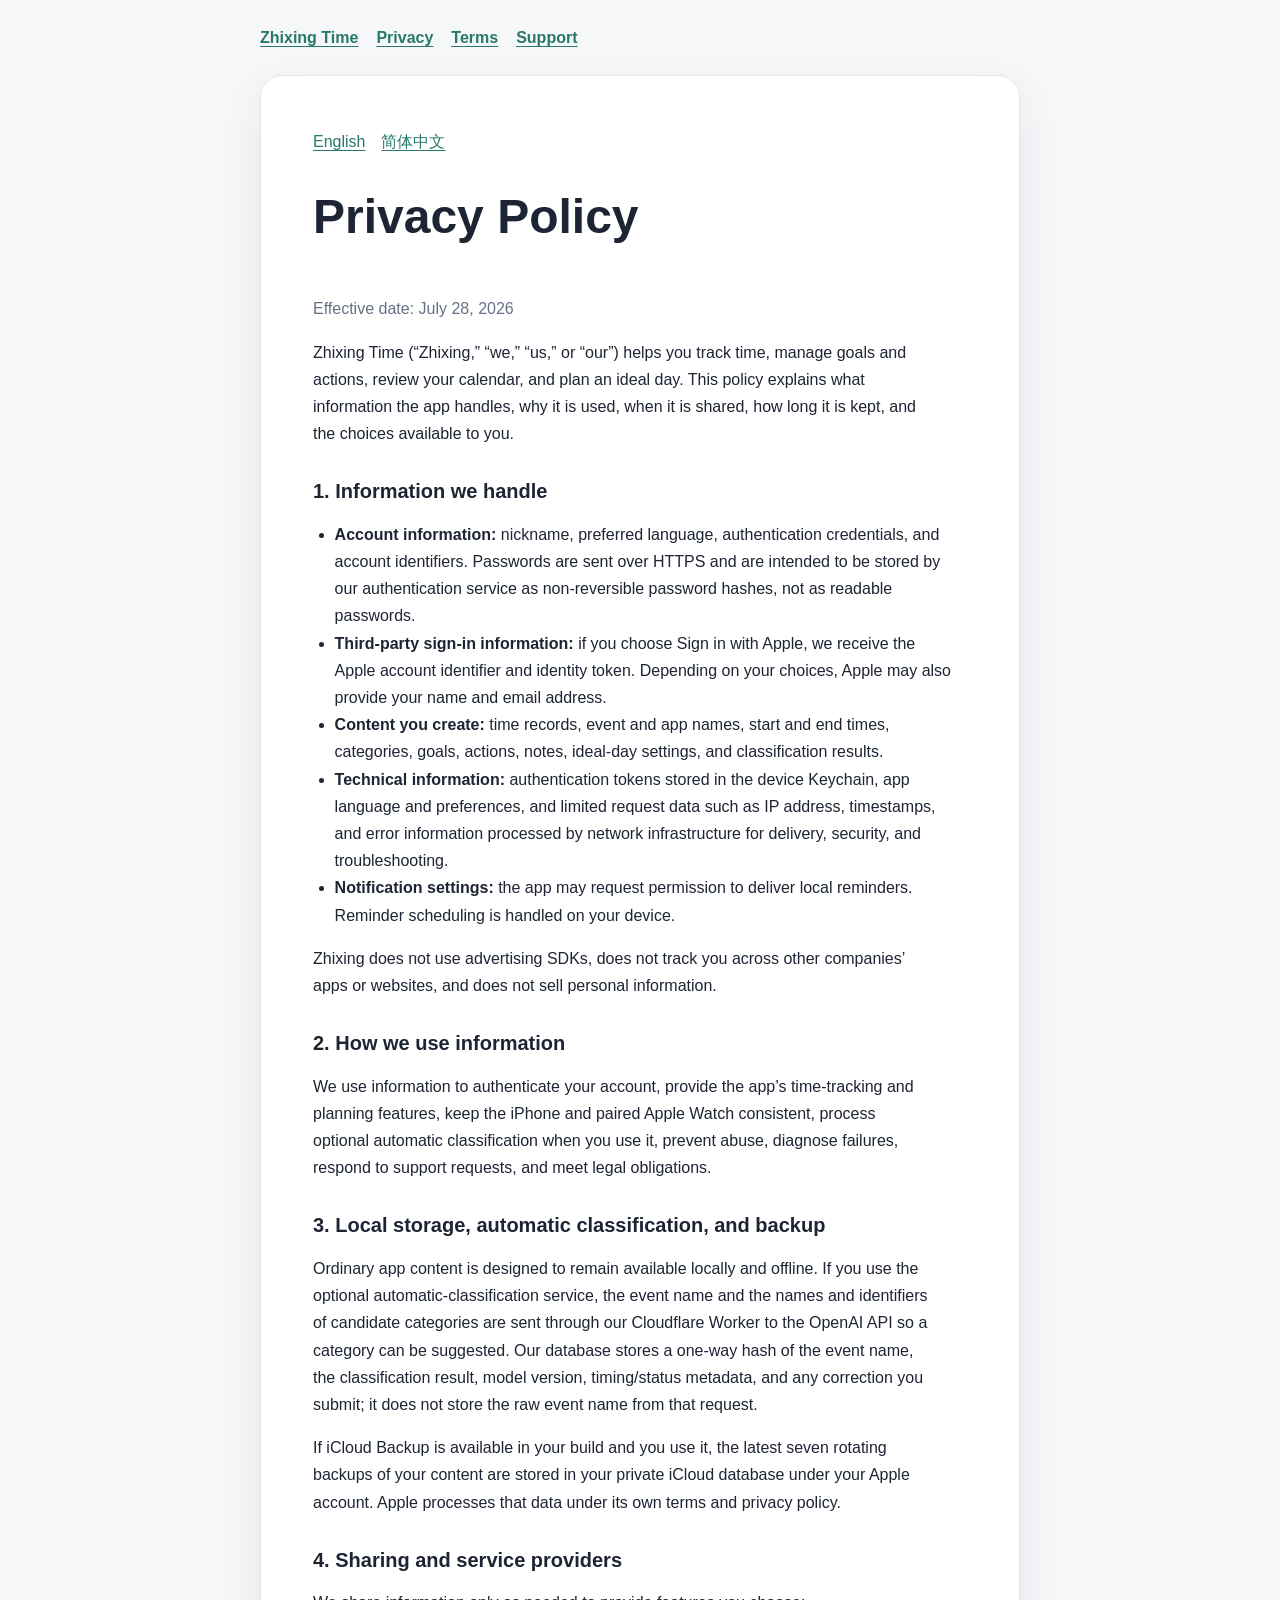
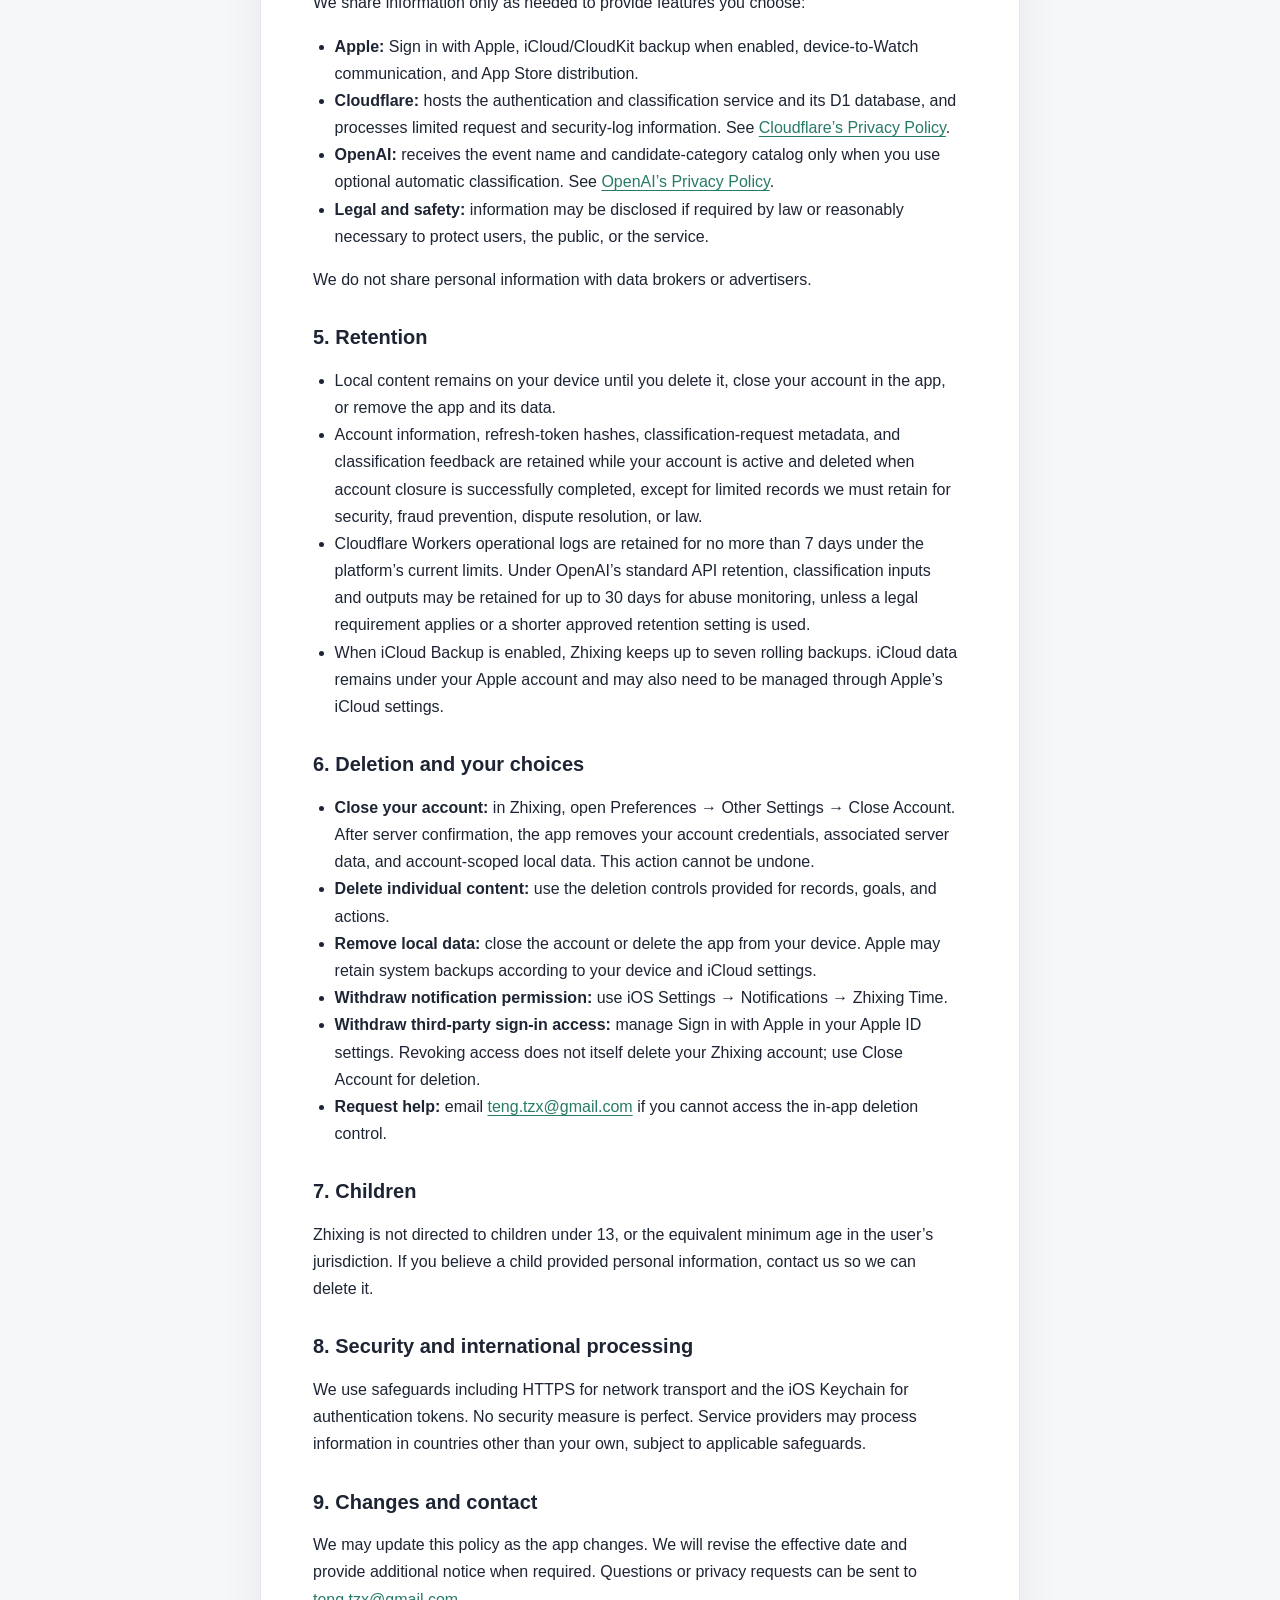
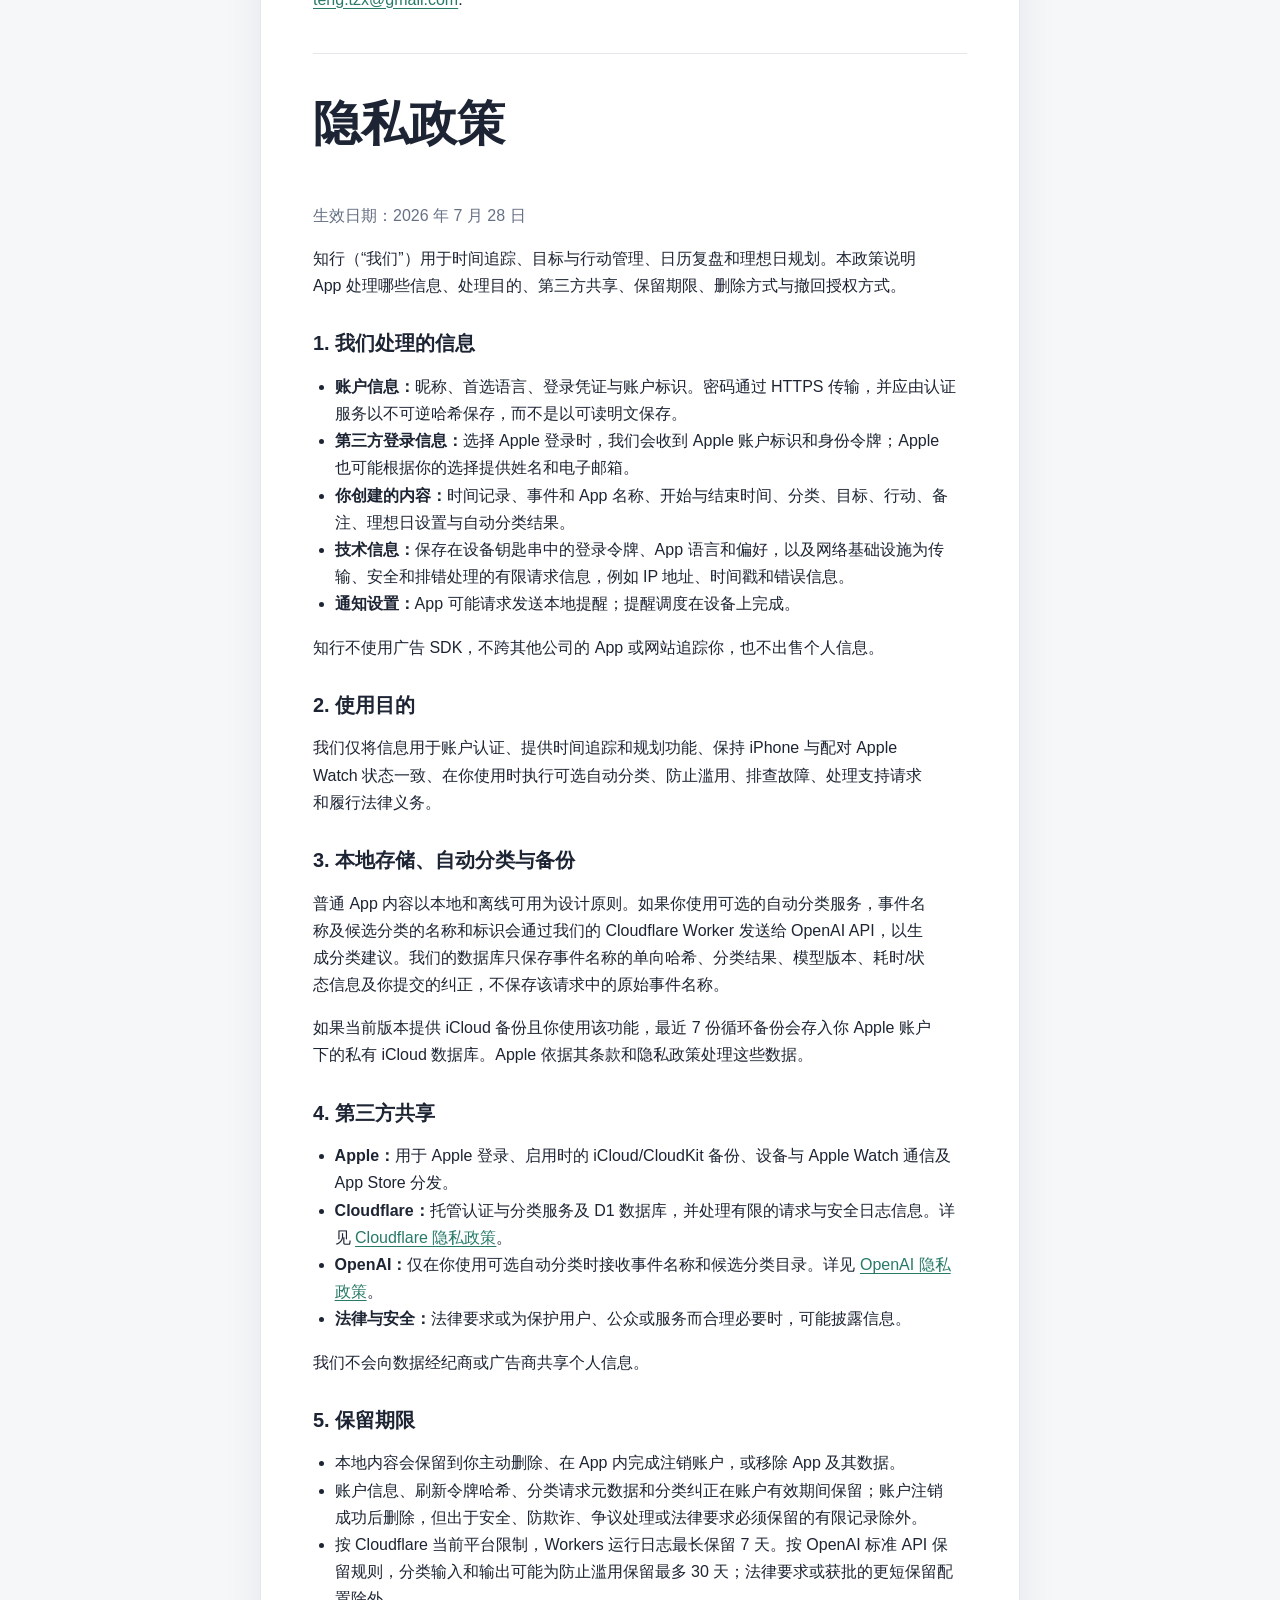
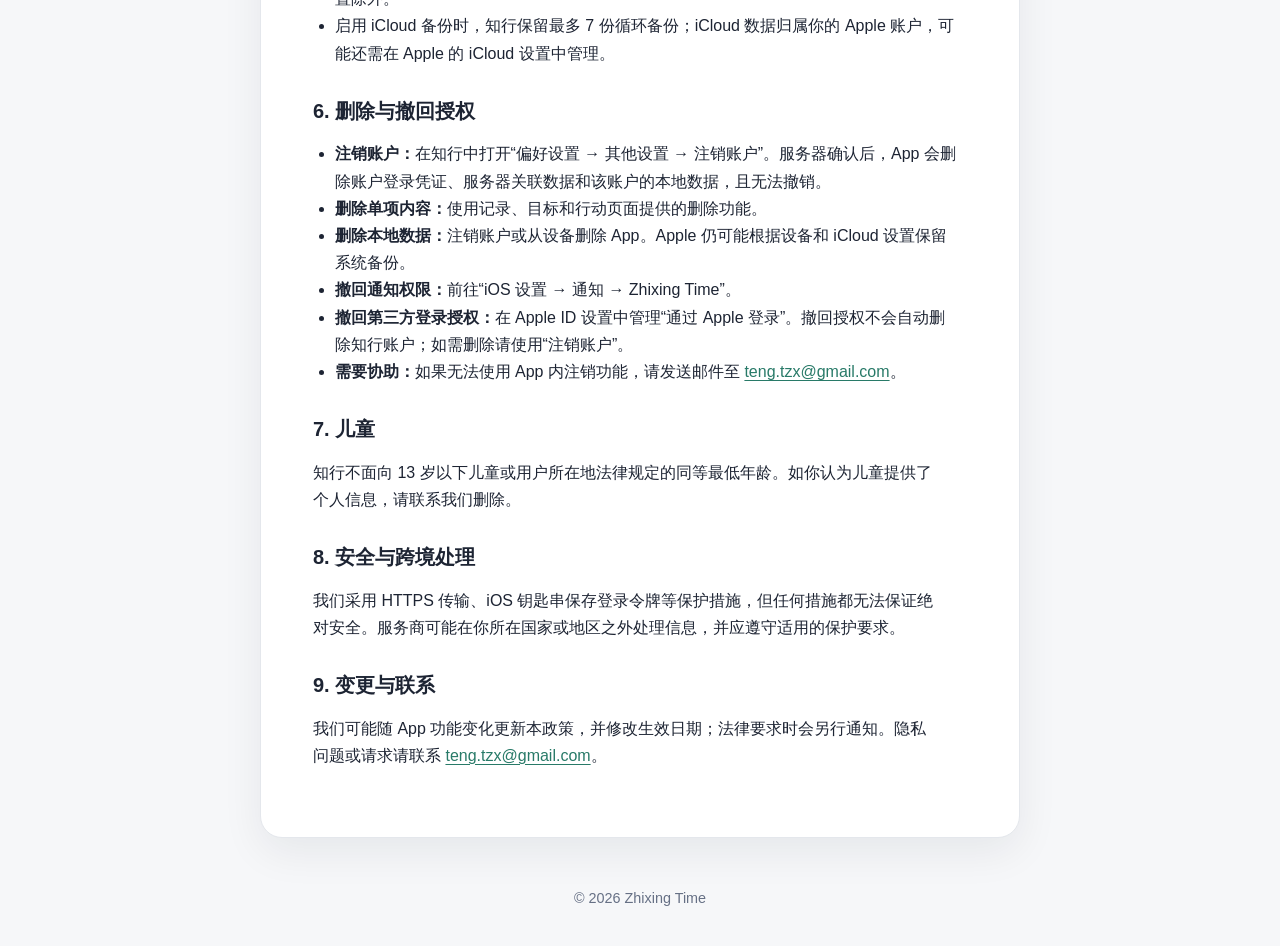
==== site/privacy/index.html @ 4fa52531 "feat: publish legal and support pages" ====
<!doctype html>
<html lang="en">
<head>
  <meta charset="utf-8">
  <meta name="viewport" content="width=device-width, initial-scale=1">
  <meta name="description" content="Privacy Policy for the Zhixing Time app.">
  <title>Privacy Policy — Zhixing Time</title>
  <link rel="stylesheet" href="../assets/site.css">
</head>
<body>
  <nav aria-label="Main navigation">
    <a href="../">Zhixing Time</a>
    <a href="../privacy/">Privacy</a>
    <a href="../terms/">Terms</a>
    <a href="../support/">Support</a>
  </nav>
  <main>
    <article>
      <div class="language-links"><a href="#english">English</a><a href="#chinese">简体中文</a></div>

      <section id="english" lang="en">
        <h1>Privacy Policy</h1>
        <p class="meta">Effective date: July 28, 2026</p>
        <p>Zhixing Time (“Zhixing,” “we,” “us,” or “our”) helps you track time, manage goals and actions, review your calendar, and plan an ideal day. This policy explains what information the app handles, why it is used, when it is shared, how long it is kept, and the choices available to you.</p>

        <h2>1. Information we handle</h2>
        <ul>
          <li><strong>Account information:</strong> nickname, preferred language, authentication credentials, and account identifiers. Passwords are sent over HTTPS and are intended to be stored by our authentication service as non-reversible password hashes, not as readable passwords.</li>
          <li><strong>Third-party sign-in information:</strong> if you choose Sign in with Apple, we receive the Apple account identifier and identity token. Depending on your choices, Apple may also provide your name and email address.</li>
          <li><strong>Content you create:</strong> time records, event and app names, start and end times, categories, goals, actions, notes, ideal-day settings, and classification results.</li>
          <li><strong>Technical information:</strong> authentication tokens stored in the device Keychain, app language and preferences, and limited request data such as IP address, timestamps, and error information processed by network infrastructure for delivery, security, and troubleshooting.</li>
          <li><strong>Notification settings:</strong> the app may request permission to deliver local reminders. Reminder scheduling is handled on your device.</li>
        </ul>
        <p>Zhixing does not use advertising SDKs, does not track you across other companies’ apps or websites, and does not sell personal information.</p>

        <h2>2. How we use information</h2>
        <p>We use information to authenticate your account, provide the app’s time-tracking and planning features, keep the iPhone and paired Apple Watch consistent, process optional automatic classification when you use it, prevent abuse, diagnose failures, respond to support requests, and meet legal obligations.</p>

        <h2>3. Local storage, automatic classification, and backup</h2>
        <p>Ordinary app content is designed to remain available locally and offline. If you use the optional automatic-classification service, the event name and the names and identifiers of candidate categories are sent through our Cloudflare Worker to the OpenAI API so a category can be suggested. Our database stores a one-way hash of the event name, the classification result, model version, timing/status metadata, and any correction you submit; it does not store the raw event name from that request.</p>
        <p>If iCloud Backup is available in your build and you use it, the latest seven rotating backups of your content are stored in your private iCloud database under your Apple account. Apple processes that data under its own terms and privacy policy.</p>

        <h2>4. Sharing and service providers</h2>
        <p>We share information only as needed to provide features you choose:</p>
        <ul>
          <li><strong>Apple:</strong> Sign in with Apple, iCloud/CloudKit backup when enabled, device-to-Watch communication, and App Store distribution.</li>
          <li><strong>Cloudflare:</strong> hosts the authentication and classification service and its D1 database, and processes limited request and security-log information. See <a href="https://www.cloudflare.com/privacypolicy/">Cloudflare’s Privacy Policy</a>.</li>
          <li><strong>OpenAI:</strong> receives the event name and candidate-category catalog only when you use optional automatic classification. See <a href="https://openai.com/policies/privacy-policy/">OpenAI’s Privacy Policy</a>.</li>
          <li><strong>Legal and safety:</strong> information may be disclosed if required by law or reasonably necessary to protect users, the public, or the service.</li>
        </ul>
        <p>We do not share personal information with data brokers or advertisers.</p>

        <h2>5. Retention</h2>
        <ul>
          <li>Local content remains on your device until you delete it, close your account in the app, or remove the app and its data.</li>
          <li>Account information, refresh-token hashes, classification-request metadata, and classification feedback are retained while your account is active and deleted when account closure is successfully completed, except for limited records we must retain for security, fraud prevention, dispute resolution, or law.</li>
          <li>Cloudflare Workers operational logs are retained for no more than 7 days under the platform’s current limits. Under OpenAI’s standard API retention, classification inputs and outputs may be retained for up to 30 days for abuse monitoring, unless a legal requirement applies or a shorter approved retention setting is used.</li>
          <li>When iCloud Backup is enabled, Zhixing keeps up to seven rolling backups. iCloud data remains under your Apple account and may also need to be managed through Apple’s iCloud settings.</li>
        </ul>

        <h2>6. Deletion and your choices</h2>
        <ul>
          <li><strong>Close your account:</strong> in Zhixing, open Preferences → Other Settings → Close Account. After server confirmation, the app removes your account credentials, associated server data, and account-scoped local data. This action cannot be undone.</li>
          <li><strong>Delete individual content:</strong> use the deletion controls provided for records, goals, and actions.</li>
          <li><strong>Remove local data:</strong> close the account or delete the app from your device. Apple may retain system backups according to your device and iCloud settings.</li>
          <li><strong>Withdraw notification permission:</strong> use iOS Settings → Notifications → Zhixing Time.</li>
          <li><strong>Withdraw third-party sign-in access:</strong> manage Sign in with Apple in your Apple ID settings. Revoking access does not itself delete your Zhixing account; use Close Account for deletion.</li>
          <li><strong>Request help:</strong> email <a href="mailto:teng.tzx@gmail.com">teng.tzx@gmail.com</a> if you cannot access the in-app deletion control.</li>
        </ul>

        <h2>7. Children</h2>
        <p>Zhixing is not directed to children under 13, or the equivalent minimum age in the user’s jurisdiction. If you believe a child provided personal information, contact us so we can delete it.</p>

        <h2>8. Security and international processing</h2>
        <p>We use safeguards including HTTPS for network transport and the iOS Keychain for authentication tokens. No security measure is perfect. Service providers may process information in countries other than your own, subject to applicable safeguards.</p>

        <h2>9. Changes and contact</h2>
        <p>We may update this policy as the app changes. We will revise the effective date and provide additional notice when required. Questions or privacy requests can be sent to <a href="mailto:teng.tzx@gmail.com">teng.tzx@gmail.com</a>.</p>
      </section>

      <hr>

      <section id="chinese" lang="zh-Hans">
        <h1>隐私政策</h1>
        <p class="meta">生效日期：2026 年 7 月 28 日</p>
        <p>知行（“我们”）用于时间追踪、目标与行动管理、日历复盘和理想日规划。本政策说明 App 处理哪些信息、处理目的、第三方共享、保留期限、删除方式与撤回授权方式。</p>

        <h2>1. 我们处理的信息</h2>
        <ul>
          <li><strong>账户信息：</strong>昵称、首选语言、登录凭证与账户标识。密码通过 HTTPS 传输，并应由认证服务以不可逆哈希保存，而不是以可读明文保存。</li>
          <li><strong>第三方登录信息：</strong>选择 Apple 登录时，我们会收到 Apple 账户标识和身份令牌；Apple 也可能根据你的选择提供姓名和电子邮箱。</li>
          <li><strong>你创建的内容：</strong>时间记录、事件和 App 名称、开始与结束时间、分类、目标、行动、备注、理想日设置与自动分类结果。</li>
          <li><strong>技术信息：</strong>保存在设备钥匙串中的登录令牌、App 语言和偏好，以及网络基础设施为传输、安全和排错处理的有限请求信息，例如 IP 地址、时间戳和错误信息。</li>
          <li><strong>通知设置：</strong>App 可能请求发送本地提醒；提醒调度在设备上完成。</li>
        </ul>
        <p>知行不使用广告 SDK，不跨其他公司的 App 或网站追踪你，也不出售个人信息。</p>

        <h2>2. 使用目的</h2>
        <p>我们仅将信息用于账户认证、提供时间追踪和规划功能、保持 iPhone 与配对 Apple Watch 状态一致、在你使用时执行可选自动分类、防止滥用、排查故障、处理支持请求和履行法律义务。</p>

        <h2>3. 本地存储、自动分类与备份</h2>
        <p>普通 App 内容以本地和离线可用为设计原则。如果你使用可选的自动分类服务，事件名称及候选分类的名称和标识会通过我们的 Cloudflare Worker 发送给 OpenAI API，以生成分类建议。我们的数据库只保存事件名称的单向哈希、分类结果、模型版本、耗时/状态信息及你提交的纠正，不保存该请求中的原始事件名称。</p>
        <p>如果当前版本提供 iCloud 备份且你使用该功能，最近 7 份循环备份会存入你 Apple 账户下的私有 iCloud 数据库。Apple 依据其条款和隐私政策处理这些数据。</p>

        <h2>4. 第三方共享</h2>
        <ul>
          <li><strong>Apple：</strong>用于 Apple 登录、启用时的 iCloud/CloudKit 备份、设备与 Apple Watch 通信及 App Store 分发。</li>
          <li><strong>Cloudflare：</strong>托管认证与分类服务及 D1 数据库，并处理有限的请求与安全日志信息。详见 <a href="https://www.cloudflare.com/privacypolicy/">Cloudflare 隐私政策</a>。</li>
          <li><strong>OpenAI：</strong>仅在你使用可选自动分类时接收事件名称和候选分类目录。详见 <a href="https://openai.com/policies/privacy-policy/">OpenAI 隐私政策</a>。</li>
          <li><strong>法律与安全：</strong>法律要求或为保护用户、公众或服务而合理必要时，可能披露信息。</li>
        </ul>
        <p>我们不会向数据经纪商或广告商共享个人信息。</p>

        <h2>5. 保留期限</h2>
        <ul>
          <li>本地内容会保留到你主动删除、在 App 内完成注销账户，或移除 App 及其数据。</li>
          <li>账户信息、刷新令牌哈希、分类请求元数据和分类纠正在账户有效期间保留；账户注销成功后删除，但出于安全、防欺诈、争议处理或法律要求必须保留的有限记录除外。</li>
          <li>按 Cloudflare 当前平台限制，Workers 运行日志最长保留 7 天。按 OpenAI 标准 API 保留规则，分类输入和输出可能为防止滥用保留最多 30 天；法律要求或获批的更短保留配置除外。</li>
          <li>启用 iCloud 备份时，知行保留最多 7 份循环备份；iCloud 数据归属你的 Apple 账户，可能还需在 Apple 的 iCloud 设置中管理。</li>
        </ul>

        <h2>6. 删除与撤回授权</h2>
        <ul>
          <li><strong>注销账户：</strong>在知行中打开“偏好设置 → 其他设置 → 注销账户”。服务器确认后，App 会删除账户登录凭证、服务器关联数据和该账户的本地数据，且无法撤销。</li>
          <li><strong>删除单项内容：</strong>使用记录、目标和行动页面提供的删除功能。</li>
          <li><strong>删除本地数据：</strong>注销账户或从设备删除 App。Apple 仍可能根据设备和 iCloud 设置保留系统备份。</li>
          <li><strong>撤回通知权限：</strong>前往“iOS 设置 → 通知 → Zhixing Time”。</li>
          <li><strong>撤回第三方登录授权：</strong>在 Apple ID 设置中管理“通过 Apple 登录”。撤回授权不会自动删除知行账户；如需删除请使用“注销账户”。</li>
          <li><strong>需要协助：</strong>如果无法使用 App 内注销功能，请发送邮件至 <a href="mailto:teng.tzx@gmail.com">teng.tzx@gmail.com</a>。</li>
        </ul>

        <h2>7. 儿童</h2>
        <p>知行不面向 13 岁以下儿童或用户所在地法律规定的同等最低年龄。如你认为儿童提供了个人信息，请联系我们删除。</p>

        <h2>8. 安全与跨境处理</h2>
        <p>我们采用 HTTPS 传输、iOS 钥匙串保存登录令牌等保护措施，但任何措施都无法保证绝对安全。服务商可能在你所在国家或地区之外处理信息，并应遵守适用的保护要求。</p>

        <h2>9. 变更与联系</h2>
        <p>我们可能随 App 功能变化更新本政策，并修改生效日期；法律要求时会另行通知。隐私问题或请求请联系 <a href="mailto:teng.tzx@gmail.com">teng.tzx@gmail.com</a>。</p>
      </section>
    </article>
  </main>
  <footer>© 2026 Zhixing Time</footer>
</body>
</html>
---- site/assets/site.css ----
:root {
  color-scheme: light dark;
  --background: #f6f7f9;
  --surface: #ffffff;
  --text: #1d2433;
  --muted: #667085;
  --accent: #287a68;
  --border: #e4e7ec;
}

@media (prefers-color-scheme: dark) {
  :root {
    --background: #111418;
    --surface: #1a1f25;
    --text: #f2f4f7;
    --muted: #a7b0bf;
    --accent: #77d3bd;
    --border: #343b45;
  }
}

* { box-sizing: border-box; }

body {
  margin: 0;
  background: var(--background);
  color: var(--text);
  font: 16px/1.7 -apple-system, BlinkMacSystemFont, "Segoe UI", sans-serif;
}

main, nav {
  width: min(760px, calc(100% - 32px));
  margin-inline: auto;
}

nav {
  display: flex;
  flex-wrap: wrap;
  gap: 18px;
  padding-block: 24px 12px;
}

nav a { font-weight: 600; }

article {
  margin-block: 12px 48px;
  padding: clamp(24px, 5vw, 52px);
  border: 1px solid var(--border);
  border-radius: 22px;
  background: var(--surface);
  box-shadow: 0 14px 42px rgb(16 24 40 / 7%);
}

h1, h2 { line-height: 1.25; }
h1 { margin-top: 0; font-size: clamp(2rem, 7vw, 3rem); }
h2 { margin-top: 2rem; font-size: 1.25rem; }
p, li { max-width: 70ch; }
.meta { color: var(--muted); }
a { color: var(--accent); text-underline-offset: 3px; }
ul { padding-left: 1.35rem; }
hr { border: 0; border-top: 1px solid var(--border); margin: 2.5rem 0; }
.language-links { margin-bottom: 2rem; }
.language-links a { margin-right: 16px; }
.notice {
  padding: 14px 18px;
  border-left: 4px solid var(--accent);
  border-radius: 8px;
  background: color-mix(in srgb, var(--accent) 9%, var(--surface));
}

footer {
  color: var(--muted);
  font-size: .9rem;
  padding-bottom: 36px;
  text-align: center;
}
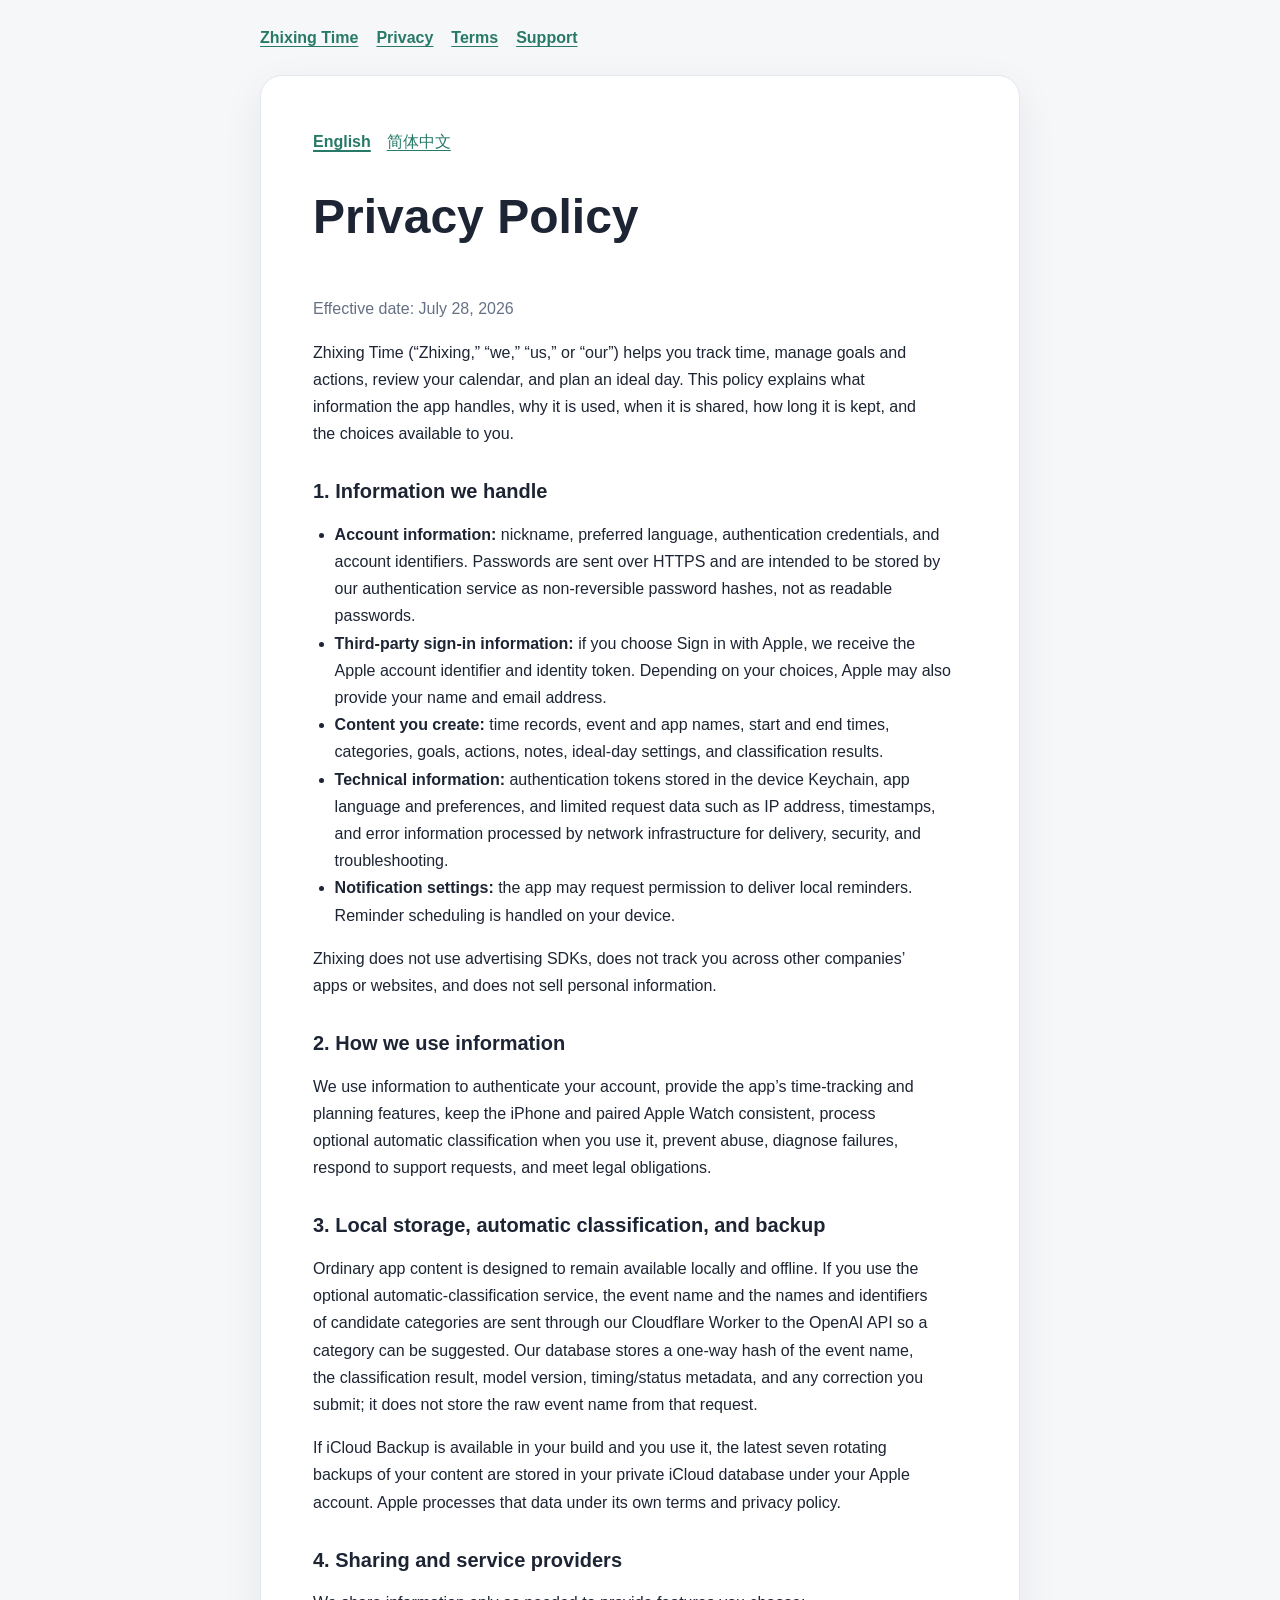
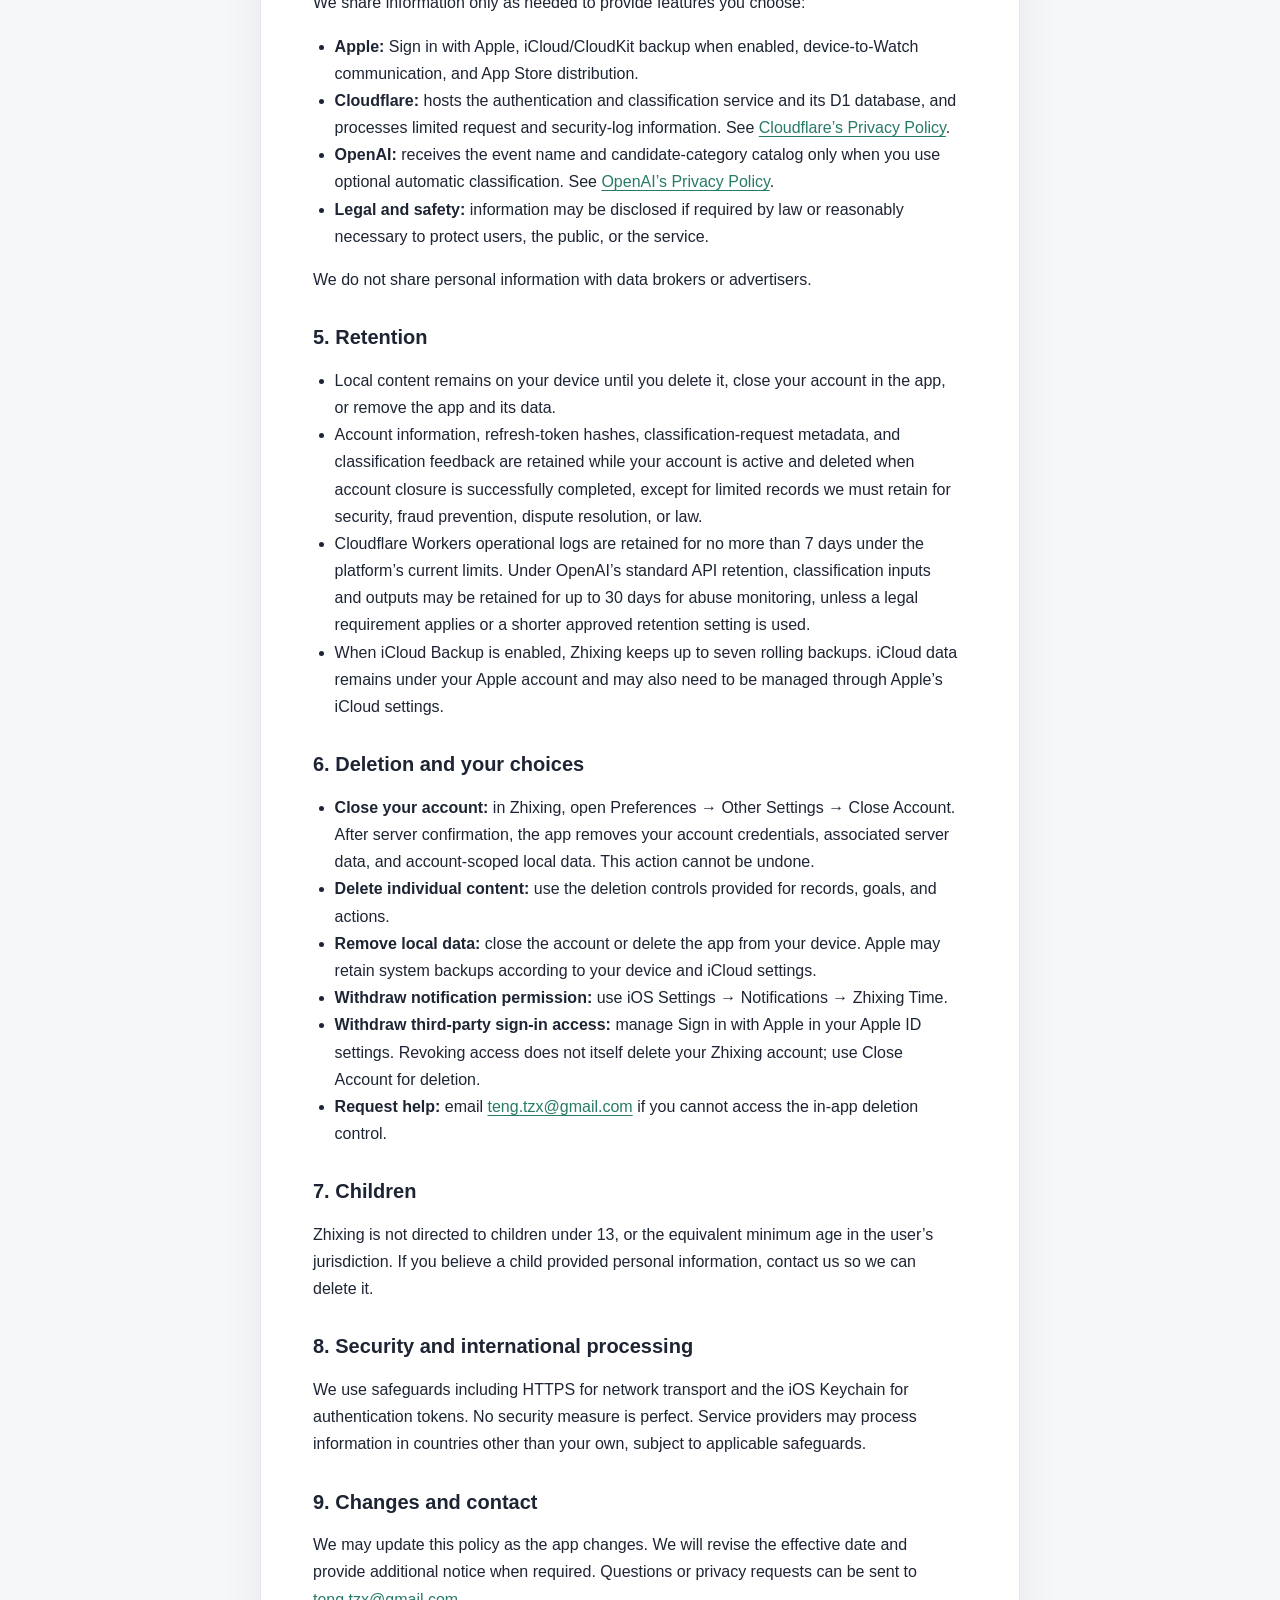
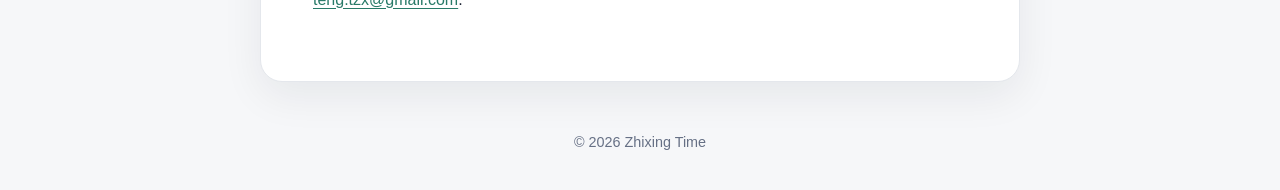
==== commit b500eb59: "feat: show public pages in the selected language" ====
--- a/site/privacy/index.html
+++ b/site/privacy/index.html
@@ -6,19 +6,20 @@
   <meta name="description" content="Privacy Policy for the Zhixing Time app.">
   <title>Privacy Policy — Zhixing Time</title>
   <link rel="stylesheet" href="../assets/site.css">
+  <script src="../assets/language.js"></script>
 </head>
 <body>
   <nav aria-label="Main navigation">
-    <a href="../">Zhixing Time</a>
-    <a href="../privacy/">Privacy</a>
-    <a href="../terms/">Terms</a>
-    <a href="../support/">Support</a>
+    <a href="../"><span data-language-label="en">Zhixing Time</span><span data-language-label="zh-Hans">知行</span></a>
+    <a href="../privacy/"><span data-language-label="en">Privacy</span><span data-language-label="zh-Hans">隐私</span></a>
+    <a href="../terms/"><span data-language-label="en">Terms</span><span data-language-label="zh-Hans">条款</span></a>
+    <a href="../support/"><span data-language-label="en">Support</span><span data-language-label="zh-Hans">支持</span></a>
   </nav>
   <main>
     <article>
-      <div class="language-links"><a href="#english">English</a><a href="#chinese">简体中文</a></div>
+      <div class="language-links"><a href="?lang=en" data-language-link="en">English</a><a href="?lang=zh-Hans" data-language-link="zh-Hans">简体中文</a></div>
 
-      <section id="english" lang="en">
+      <section id="english" lang="en" data-language-section="en">
         <h1>Privacy Policy</h1>
         <p class="meta">Effective date: July 28, 2026</p>
         <p>Zhixing Time (“Zhixing,” “we,” “us,” or “our”) helps you track time, manage goals and actions, review your calendar, and plan an ideal day. This policy explains what information the app handles, why it is used, when it is shared, how long it is kept, and the choices available to you.</p>
@@ -78,9 +79,7 @@
         <p>We may update this policy as the app changes. We will revise the effective date and provide additional notice when required. Questions or privacy requests can be sent to <a href="mailto:teng.tzx@gmail.com">teng.tzx@gmail.com</a>.</p>
       </section>
 
-      <hr>
-
-      <section id="chinese" lang="zh-Hans">
+      <section id="chinese" lang="zh-Hans" data-language-section="zh-Hans">
         <h1>隐私政策</h1>
         <p class="meta">生效日期：2026 年 7 月 28 日</p>
         <p>知行（“我们”）用于时间追踪、目标与行动管理、日历复盘和理想日规划。本政策说明 App 处理哪些信息、处理目的、第三方共享、保留期限、删除方式与撤回授权方式。</p>
@@ -140,6 +139,6 @@
       </section>
     </article>
   </main>
-  <footer>© 2026 Zhixing Time</footer>
+  <footer>© 2026 <span data-language-label="en">Zhixing Time</span><span data-language-label="zh-Hans">知行</span></footer>
 </body>
 </html>
--- a/site/assets/site.css
+++ b/site/assets/site.css
@@ -61,6 +61,29 @@
 hr { border: 0; border-top: 1px solid var(--border); margin: 2.5rem 0; }
 .language-links { margin-bottom: 2rem; }
 .language-links a { margin-right: 16px; }
+.language-links a[aria-current] {
+  font-weight: 700;
+  text-decoration-thickness: 2px;
+}
+
+[data-language-section],
+[data-language-label] {
+  display: none;
+}
+
+html[data-language="en"] [data-language-section="en"] {
+  display: block;
+}
+
+html[data-language="zh-Hans"] [data-language-section="zh-Hans"] {
+  display: block;
+}
+
+html[data-language="en"] [data-language-label="en"],
+html[data-language="zh-Hans"] [data-language-label="zh-Hans"] {
+  display: inline;
+}
+
 .notice {
   padding: 14px 18px;
   border-left: 4px solid var(--accent);
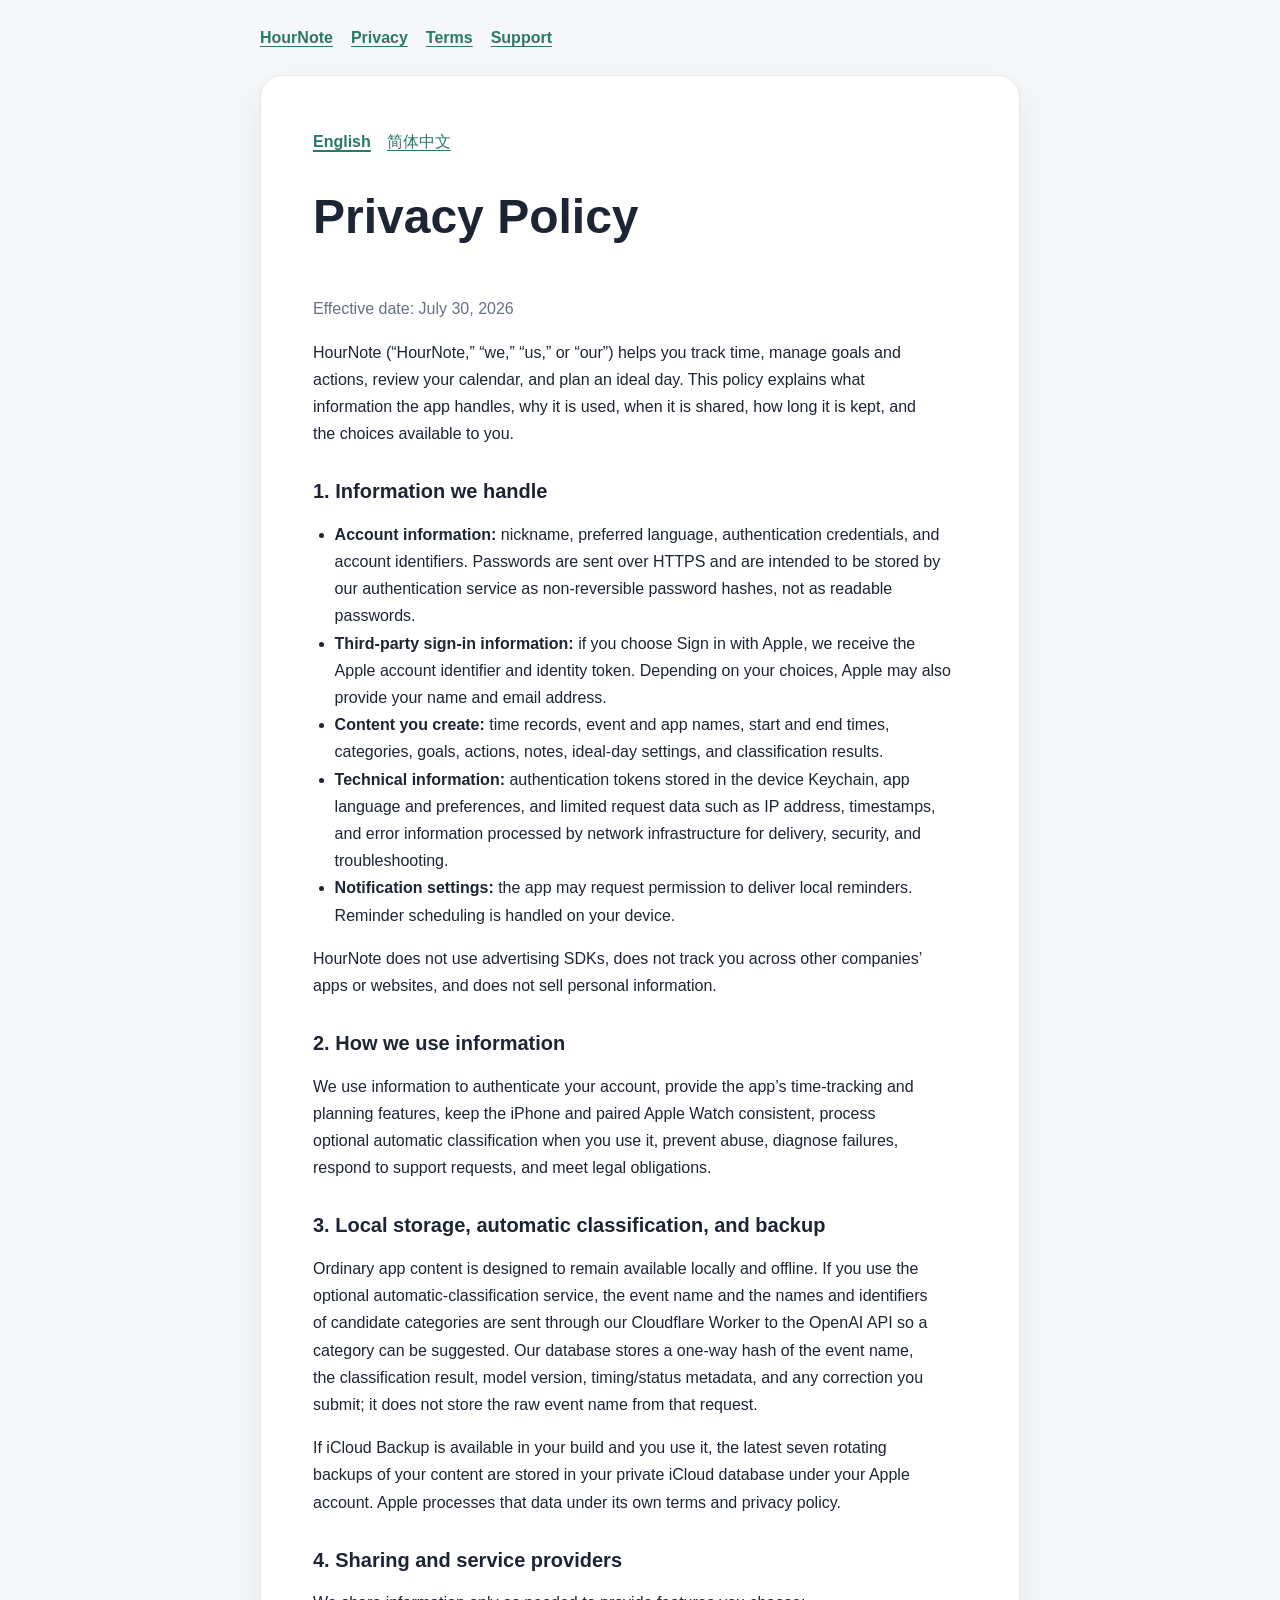
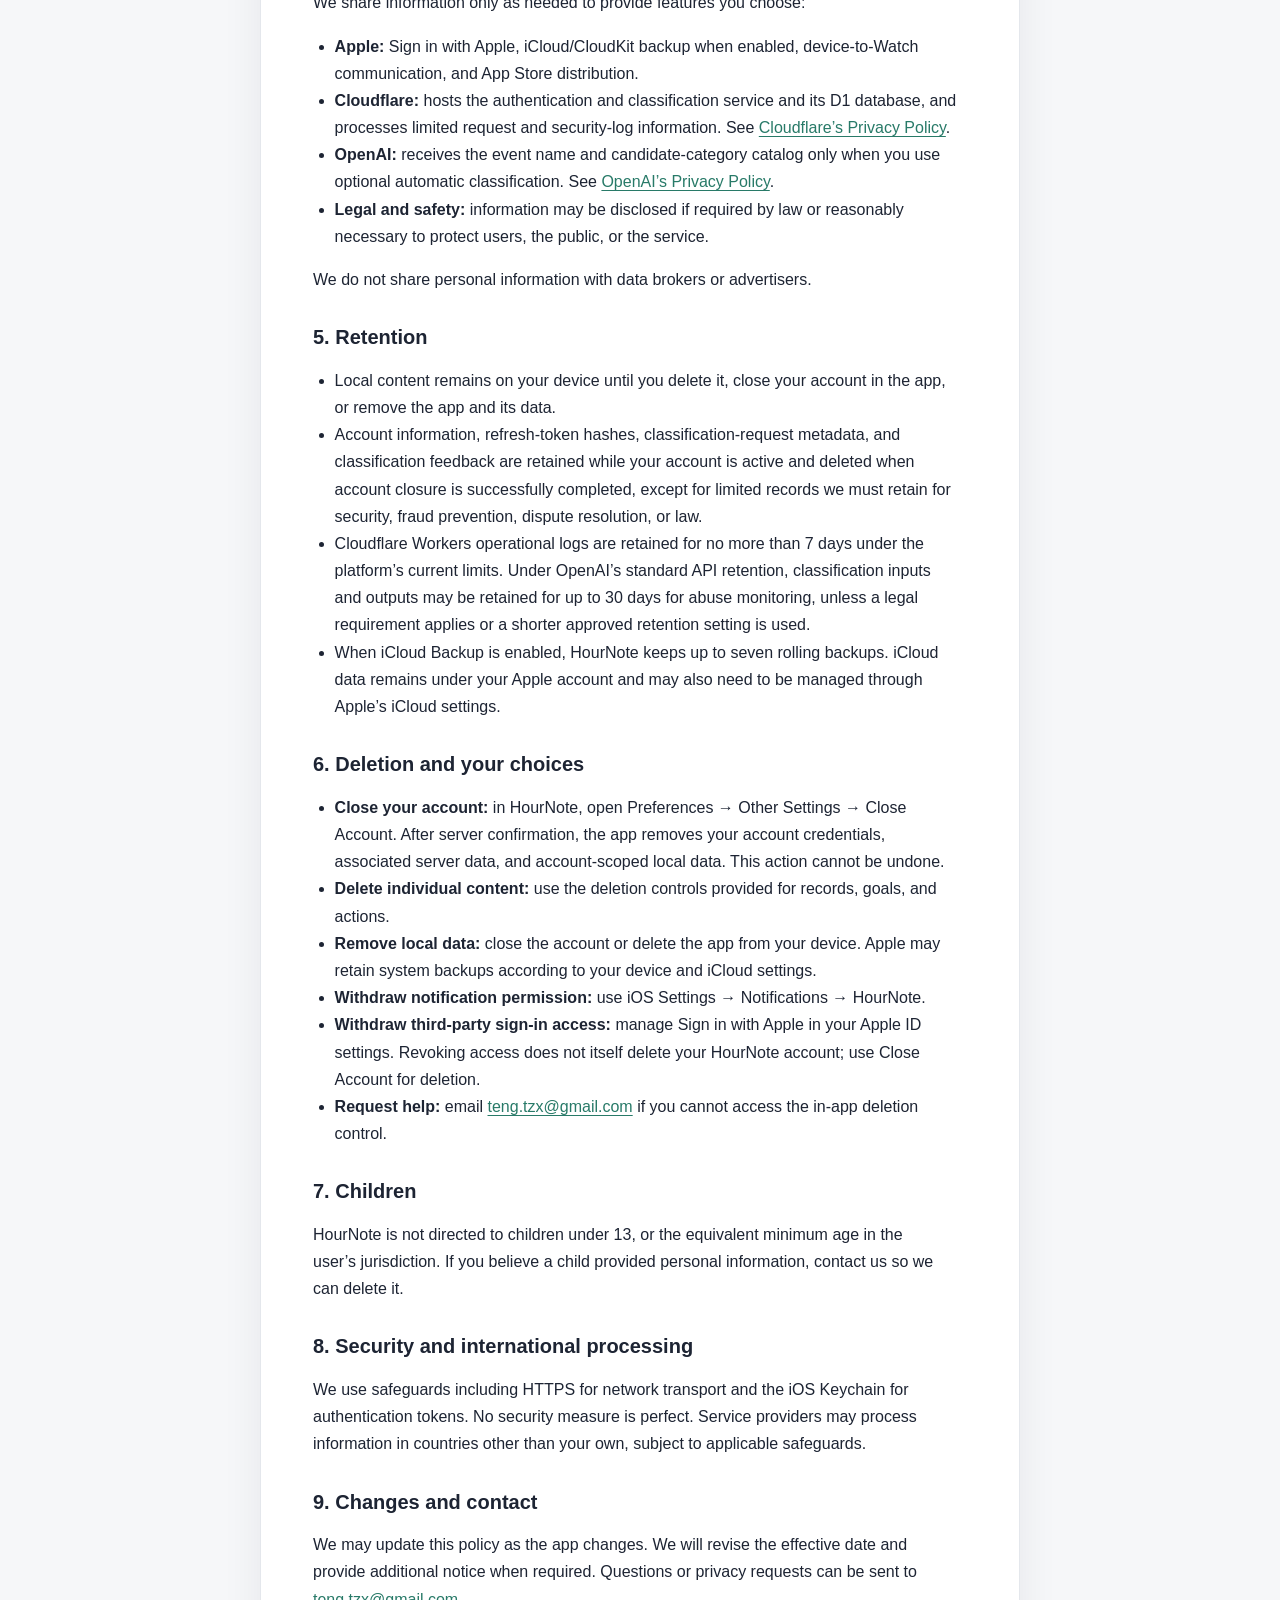
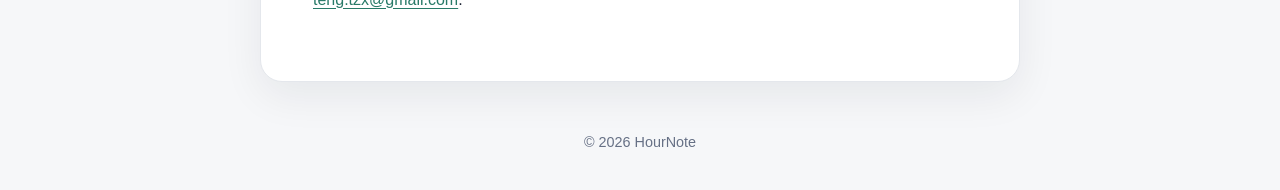
==== commit a7c01054: "docs: rename public pages to HourNote" ====
--- a/site/privacy/index.html
+++ b/site/privacy/index.html
@@ -3,14 +3,14 @@
 <head>
   <meta charset="utf-8">
   <meta name="viewport" content="width=device-width, initial-scale=1">
-  <meta name="description" content="Privacy Policy for the Zhixing Time app.">
-  <title>Privacy Policy — Zhixing Time</title>
+  <meta name="description" content="Privacy Policy for the HourNote app.">
+  <title>Privacy Policy — HourNote</title>
   <link rel="stylesheet" href="../assets/site.css">
   <script src="../assets/language.js"></script>
 </head>
 <body>
   <nav aria-label="Main navigation">
-    <a href="../"><span data-language-label="en">Zhixing Time</span><span data-language-label="zh-Hans">知行</span></a>
+    <a href="../"><span data-language-label="en">HourNote</span><span data-language-label="zh-Hans">HourNote</span></a>
     <a href="../privacy/"><span data-language-label="en">Privacy</span><span data-language-label="zh-Hans">隐私</span></a>
     <a href="../terms/"><span data-language-label="en">Terms</span><span data-language-label="zh-Hans">条款</span></a>
     <a href="../support/"><span data-language-label="en">Support</span><span data-language-label="zh-Hans">支持</span></a>
@@ -21,8 +21,8 @@
 
       <section id="english" lang="en" data-language-section="en">
         <h1>Privacy Policy</h1>
-        <p class="meta">Effective date: July 28, 2026</p>
-        <p>Zhixing Time (“Zhixing,” “we,” “us,” or “our”) helps you track time, manage goals and actions, review your calendar, and plan an ideal day. This policy explains what information the app handles, why it is used, when it is shared, how long it is kept, and the choices available to you.</p>
+        <p class="meta">Effective date: July 30, 2026</p>
+        <p>HourNote (“HourNote,” “we,” “us,” or “our”) helps you track time, manage goals and actions, review your calendar, and plan an ideal day. This policy explains what information the app handles, why it is used, when it is shared, how long it is kept, and the choices available to you.</p>
 
         <h2>1. Information we handle</h2>
         <ul>
@@ -32,7 +32,7 @@
           <li><strong>Technical information:</strong> authentication tokens stored in the device Keychain, app language and preferences, and limited request data such as IP address, timestamps, and error information processed by network infrastructure for delivery, security, and troubleshooting.</li>
           <li><strong>Notification settings:</strong> the app may request permission to deliver local reminders. Reminder scheduling is handled on your device.</li>
         </ul>
-        <p>Zhixing does not use advertising SDKs, does not track you across other companies’ apps or websites, and does not sell personal information.</p>
+        <p>HourNote does not use advertising SDKs, does not track you across other companies’ apps or websites, and does not sell personal information.</p>
 
         <h2>2. How we use information</h2>
         <p>We use information to authenticate your account, provide the app’s time-tracking and planning features, keep the iPhone and paired Apple Watch consistent, process optional automatic classification when you use it, prevent abuse, diagnose failures, respond to support requests, and meet legal obligations.</p>
@@ -56,21 +56,21 @@
           <li>Local content remains on your device until you delete it, close your account in the app, or remove the app and its data.</li>
           <li>Account information, refresh-token hashes, classification-request metadata, and classification feedback are retained while your account is active and deleted when account closure is successfully completed, except for limited records we must retain for security, fraud prevention, dispute resolution, or law.</li>
           <li>Cloudflare Workers operational logs are retained for no more than 7 days under the platform’s current limits. Under OpenAI’s standard API retention, classification inputs and outputs may be retained for up to 30 days for abuse monitoring, unless a legal requirement applies or a shorter approved retention setting is used.</li>
-          <li>When iCloud Backup is enabled, Zhixing keeps up to seven rolling backups. iCloud data remains under your Apple account and may also need to be managed through Apple’s iCloud settings.</li>
+          <li>When iCloud Backup is enabled, HourNote keeps up to seven rolling backups. iCloud data remains under your Apple account and may also need to be managed through Apple’s iCloud settings.</li>
         </ul>
 
         <h2>6. Deletion and your choices</h2>
         <ul>
-          <li><strong>Close your account:</strong> in Zhixing, open Preferences → Other Settings → Close Account. After server confirmation, the app removes your account credentials, associated server data, and account-scoped local data. This action cannot be undone.</li>
+          <li><strong>Close your account:</strong> in HourNote, open Preferences → Other Settings → Close Account. After server confirmation, the app removes your account credentials, associated server data, and account-scoped local data. This action cannot be undone.</li>
           <li><strong>Delete individual content:</strong> use the deletion controls provided for records, goals, and actions.</li>
           <li><strong>Remove local data:</strong> close the account or delete the app from your device. Apple may retain system backups according to your device and iCloud settings.</li>
-          <li><strong>Withdraw notification permission:</strong> use iOS Settings → Notifications → Zhixing Time.</li>
-          <li><strong>Withdraw third-party sign-in access:</strong> manage Sign in with Apple in your Apple ID settings. Revoking access does not itself delete your Zhixing account; use Close Account for deletion.</li>
+          <li><strong>Withdraw notification permission:</strong> use iOS Settings → Notifications → HourNote.</li>
+          <li><strong>Withdraw third-party sign-in access:</strong> manage Sign in with Apple in your Apple ID settings. Revoking access does not itself delete your HourNote account; use Close Account for deletion.</li>
           <li><strong>Request help:</strong> email <a href="mailto:teng.tzx@gmail.com">teng.tzx@gmail.com</a> if you cannot access the in-app deletion control.</li>
         </ul>
 
         <h2>7. Children</h2>
-        <p>Zhixing is not directed to children under 13, or the equivalent minimum age in the user’s jurisdiction. If you believe a child provided personal information, contact us so we can delete it.</p>
+        <p>HourNote is not directed to children under 13, or the equivalent minimum age in the user’s jurisdiction. If you believe a child provided personal information, contact us so we can delete it.</p>
 
         <h2>8. Security and international processing</h2>
         <p>We use safeguards including HTTPS for network transport and the iOS Keychain for authentication tokens. No security measure is perfect. Service providers may process information in countries other than your own, subject to applicable safeguards.</p>
@@ -81,8 +81,8 @@
 
       <section id="chinese" lang="zh-Hans" data-language-section="zh-Hans">
         <h1>隐私政策</h1>
-        <p class="meta">生效日期：2026 年 7 月 28 日</p>
-        <p>知行（“我们”）用于时间追踪、目标与行动管理、日历复盘和理想日规划。本政策说明 App 处理哪些信息、处理目的、第三方共享、保留期限、删除方式与撤回授权方式。</p>
+        <p class="meta">生效日期：2026 年 7 月 30 日</p>
+        <p>HourNote（“我们”）用于时间追踪、目标与行动管理、日历复盘和理想日规划。本政策说明 App 处理哪些信息、处理目的、第三方共享、保留期限、删除方式与撤回授权方式。</p>
 
         <h2>1. 我们处理的信息</h2>
         <ul>
@@ -92,7 +92,7 @@
           <li><strong>技术信息：</strong>保存在设备钥匙串中的登录令牌、App 语言和偏好，以及网络基础设施为传输、安全和排错处理的有限请求信息，例如 IP 地址、时间戳和错误信息。</li>
           <li><strong>通知设置：</strong>App 可能请求发送本地提醒；提醒调度在设备上完成。</li>
         </ul>
-        <p>知行不使用广告 SDK，不跨其他公司的 App 或网站追踪你，也不出售个人信息。</p>
+        <p>HourNote 不使用广告 SDK，不跨其他公司的 App 或网站追踪你，也不出售个人信息。</p>
 
         <h2>2. 使用目的</h2>
         <p>我们仅将信息用于账户认证、提供时间追踪和规划功能、保持 iPhone 与配对 Apple Watch 状态一致、在你使用时执行可选自动分类、防止滥用、排查故障、处理支持请求和履行法律义务。</p>
@@ -115,21 +115,21 @@
           <li>本地内容会保留到你主动删除、在 App 内完成注销账户，或移除 App 及其数据。</li>
           <li>账户信息、刷新令牌哈希、分类请求元数据和分类纠正在账户有效期间保留；账户注销成功后删除，但出于安全、防欺诈、争议处理或法律要求必须保留的有限记录除外。</li>
           <li>按 Cloudflare 当前平台限制，Workers 运行日志最长保留 7 天。按 OpenAI 标准 API 保留规则，分类输入和输出可能为防止滥用保留最多 30 天；法律要求或获批的更短保留配置除外。</li>
-          <li>启用 iCloud 备份时，知行保留最多 7 份循环备份；iCloud 数据归属你的 Apple 账户，可能还需在 Apple 的 iCloud 设置中管理。</li>
+          <li>启用 iCloud 备份时，HourNote 保留最多 7 份循环备份；iCloud 数据归属你的 Apple 账户，可能还需在 Apple 的 iCloud 设置中管理。</li>
         </ul>
 
         <h2>6. 删除与撤回授权</h2>
         <ul>
-          <li><strong>注销账户：</strong>在知行中打开“偏好设置 → 其他设置 → 注销账户”。服务器确认后，App 会删除账户登录凭证、服务器关联数据和该账户的本地数据，且无法撤销。</li>
+          <li><strong>注销账户：</strong>在 HourNote 中打开“偏好设置 → 其他设置 → 注销账户”。服务器确认后，App 会删除账户登录凭证、服务器关联数据和该账户的本地数据，且无法撤销。</li>
           <li><strong>删除单项内容：</strong>使用记录、目标和行动页面提供的删除功能。</li>
           <li><strong>删除本地数据：</strong>注销账户或从设备删除 App。Apple 仍可能根据设备和 iCloud 设置保留系统备份。</li>
-          <li><strong>撤回通知权限：</strong>前往“iOS 设置 → 通知 → Zhixing Time”。</li>
-          <li><strong>撤回第三方登录授权：</strong>在 Apple ID 设置中管理“通过 Apple 登录”。撤回授权不会自动删除知行账户；如需删除请使用“注销账户”。</li>
+          <li><strong>撤回通知权限：</strong>前往“iOS 设置 → 通知 → HourNote”。</li>
+          <li><strong>撤回第三方登录授权：</strong>在 Apple ID 设置中管理“通过 Apple 登录”。撤回授权不会自动删除 HourNote 账户；如需删除请使用“注销账户”。</li>
           <li><strong>需要协助：</strong>如果无法使用 App 内注销功能，请发送邮件至 <a href="mailto:teng.tzx@gmail.com">teng.tzx@gmail.com</a>。</li>
         </ul>
 
         <h2>7. 儿童</h2>
-        <p>知行不面向 13 岁以下儿童或用户所在地法律规定的同等最低年龄。如你认为儿童提供了个人信息，请联系我们删除。</p>
+        <p>HourNote 不面向 13 岁以下儿童或用户所在地法律规定的同等最低年龄。如你认为儿童提供了个人信息，请联系我们删除。</p>
 
         <h2>8. 安全与跨境处理</h2>
         <p>我们采用 HTTPS 传输、iOS 钥匙串保存登录令牌等保护措施，但任何措施都无法保证绝对安全。服务商可能在你所在国家或地区之外处理信息，并应遵守适用的保护要求。</p>
@@ -139,6 +139,6 @@
       </section>
     </article>
   </main>
-  <footer>© 2026 <span data-language-label="en">Zhixing Time</span><span data-language-label="zh-Hans">知行</span></footer>
+  <footer>© 2026 <span data-language-label="en">HourNote</span><span data-language-label="zh-Hans">HourNote</span></footer>
 </body>
 </html>
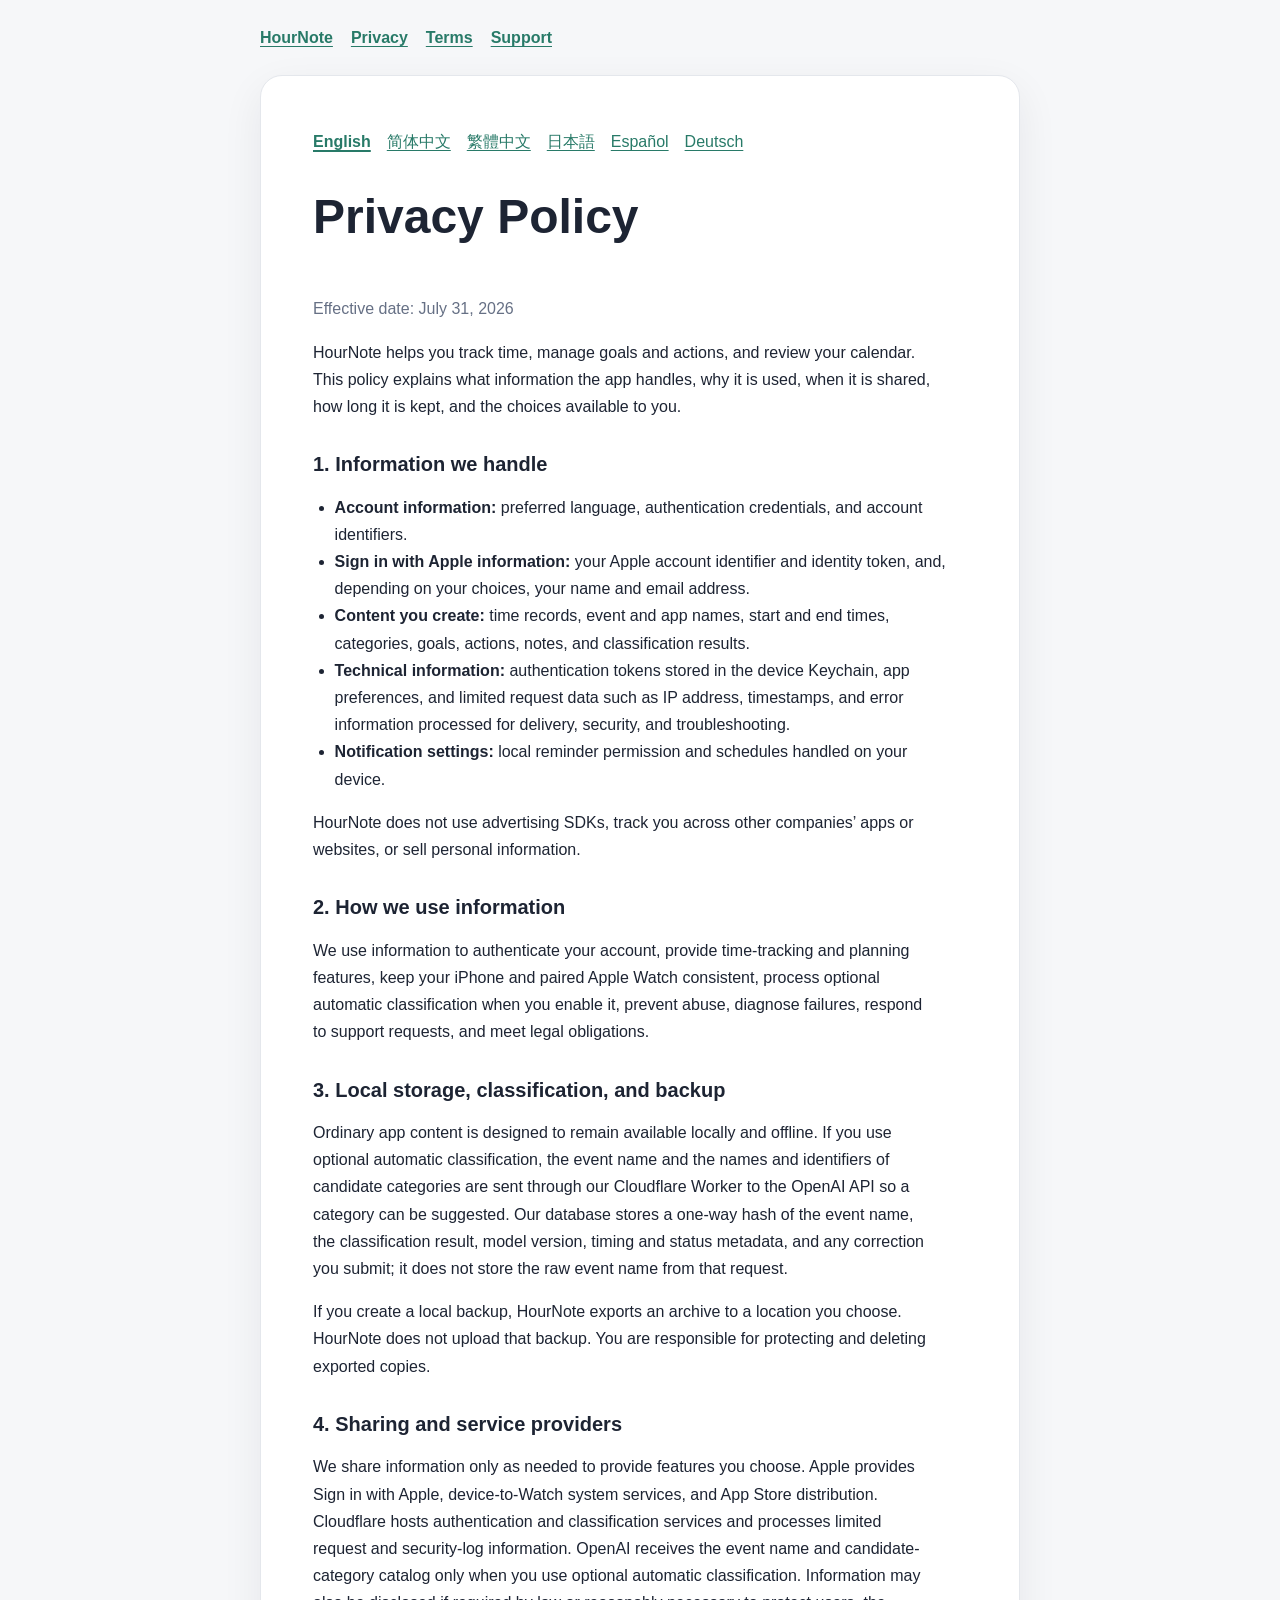
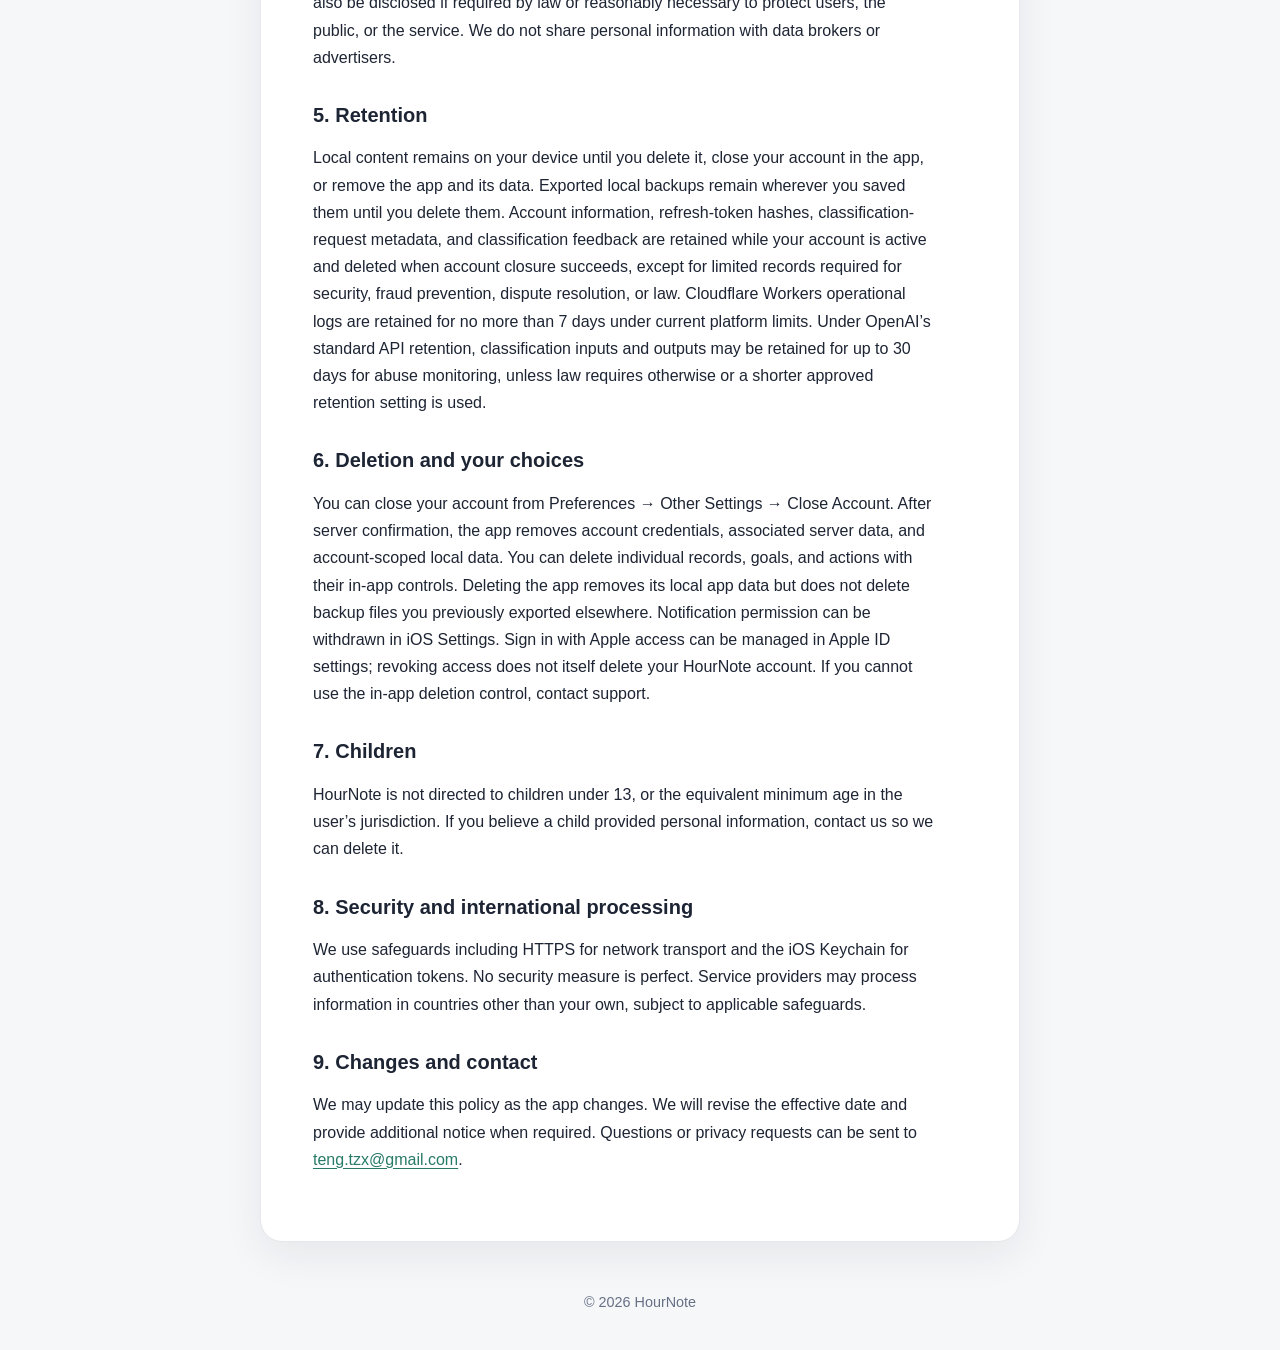
==== commit 1c278247: "feat: localize legal pages in six languages" ====
--- a/site/privacy/index.html
+++ b/site/privacy/index.html
@@ -10,135 +10,111 @@
 </head>
 <body>
   <nav aria-label="Main navigation">
-    <a href="../"><span data-language-label="en">HourNote</span><span data-language-label="zh-Hans">HourNote</span></a>
-    <a href="../privacy/"><span data-language-label="en">Privacy</span><span data-language-label="zh-Hans">隐私</span></a>
-    <a href="../terms/"><span data-language-label="en">Terms</span><span data-language-label="zh-Hans">条款</span></a>
-    <a href="../support/"><span data-language-label="en">Support</span><span data-language-label="zh-Hans">支持</span></a>
+    <a href="../">HourNote</a>
+    <a href="../privacy/"><span data-language-label="en">Privacy</span><span data-language-label="zh-Hans">隐私</span><span data-language-label="zh-Hant">隱私</span><span data-language-label="ja">プライバシー</span><span data-language-label="es">Privacidad</span><span data-language-label="de">Datenschutz</span></a>
+    <a href="../terms/"><span data-language-label="en">Terms</span><span data-language-label="zh-Hans">条款</span><span data-language-label="zh-Hant">條款</span><span data-language-label="ja">利用規約</span><span data-language-label="es">Términos</span><span data-language-label="de">Bedingungen</span></a>
+    <a href="../support/"><span data-language-label="en">Support</span><span data-language-label="zh-Hans">支持</span><span data-language-label="zh-Hant">支援</span><span data-language-label="ja">サポート</span><span data-language-label="es">Soporte</span><span data-language-label="de">Support</span></a>
   </nav>
   <main>
     <article>
-      <div class="language-links"><a href="?lang=en" data-language-link="en">English</a><a href="?lang=zh-Hans" data-language-link="zh-Hans">简体中文</a></div>
+      <div class="language-links"><a href="?lang=en" data-language-link="en">English</a><a href="?lang=zh-Hans" data-language-link="zh-Hans">简体中文</a><a href="?lang=zh-Hant" data-language-link="zh-Hant">繁體中文</a><a href="?lang=ja" data-language-link="ja">日本語</a><a href="?lang=es" data-language-link="es">Español</a><a href="?lang=de" data-language-link="de">Deutsch</a></div>
 
-      <section id="english" lang="en" data-language-section="en">
+      <section lang="en" data-language-section="en">
         <h1>Privacy Policy</h1>
-        <p class="meta">Effective date: July 30, 2026</p>
-        <p>HourNote (“HourNote,” “we,” “us,” or “our”) helps you track time, manage goals and actions, review your calendar, and plan an ideal day. This policy explains what information the app handles, why it is used, when it is shared, how long it is kept, and the choices available to you.</p>
-
+        <p class="meta">Effective date: July 31, 2026</p>
+        <p>HourNote helps you track time, manage goals and actions, and review your calendar. This policy explains what information the app handles, why it is used, when it is shared, how long it is kept, and the choices available to you.</p>
         <h2>1. Information we handle</h2>
-        <ul>
-          <li><strong>Account information:</strong> nickname, preferred language, authentication credentials, and account identifiers. Passwords are sent over HTTPS and are intended to be stored by our authentication service as non-reversible password hashes, not as readable passwords.</li>
-          <li><strong>Third-party sign-in information:</strong> if you choose Sign in with Apple, we receive the Apple account identifier and identity token. Depending on your choices, Apple may also provide your name and email address.</li>
-          <li><strong>Content you create:</strong> time records, event and app names, start and end times, categories, goals, actions, notes, ideal-day settings, and classification results.</li>
-          <li><strong>Technical information:</strong> authentication tokens stored in the device Keychain, app language and preferences, and limited request data such as IP address, timestamps, and error information processed by network infrastructure for delivery, security, and troubleshooting.</li>
-          <li><strong>Notification settings:</strong> the app may request permission to deliver local reminders. Reminder scheduling is handled on your device.</li>
-        </ul>
-        <p>HourNote does not use advertising SDKs, does not track you across other companies’ apps or websites, and does not sell personal information.</p>
-
+        <ul><li><strong>Account information:</strong> preferred language, authentication credentials, and account identifiers.</li><li><strong>Sign in with Apple information:</strong> your Apple account identifier and identity token, and, depending on your choices, your name and email address.</li><li><strong>Content you create:</strong> time records, event and app names, start and end times, categories, goals, actions, notes, and classification results.</li><li><strong>Technical information:</strong> authentication tokens stored in the device Keychain, app preferences, and limited request data such as IP address, timestamps, and error information processed for delivery, security, and troubleshooting.</li><li><strong>Notification settings:</strong> local reminder permission and schedules handled on your device.</li></ul>
+        <p>HourNote does not use advertising SDKs, track you across other companies’ apps or websites, or sell personal information.</p>
         <h2>2. How we use information</h2>
-        <p>We use information to authenticate your account, provide the app’s time-tracking and planning features, keep the iPhone and paired Apple Watch consistent, process optional automatic classification when you use it, prevent abuse, diagnose failures, respond to support requests, and meet legal obligations.</p>
-
-        <h2>3. Local storage, automatic classification, and backup</h2>
-        <p>Ordinary app content is designed to remain available locally and offline. If you use the optional automatic-classification service, the event name and the names and identifiers of candidate categories are sent through our Cloudflare Worker to the OpenAI API so a category can be suggested. Our database stores a one-way hash of the event name, the classification result, model version, timing/status metadata, and any correction you submit; it does not store the raw event name from that request.</p>
-        <p>If iCloud Backup is available in your build and you use it, the latest seven rotating backups of your content are stored in your private iCloud database under your Apple account. Apple processes that data under its own terms and privacy policy.</p>
-
+        <p>We use information to authenticate your account, provide time-tracking and planning features, keep your iPhone and paired Apple Watch consistent, process optional automatic classification when you enable it, prevent abuse, diagnose failures, respond to support requests, and meet legal obligations.</p>
+        <h2>3. Local storage, classification, and backup</h2>
+        <p>Ordinary app content is designed to remain available locally and offline. If you use optional automatic classification, the event name and the names and identifiers of candidate categories are sent through our Cloudflare Worker to the OpenAI API so a category can be suggested. Our database stores a one-way hash of the event name, the classification result, model version, timing and status metadata, and any correction you submit; it does not store the raw event name from that request.</p>
+        <p>If you create a local backup, HourNote exports an archive to a location you choose. HourNote does not upload that backup. You are responsible for protecting and deleting exported copies.</p>
         <h2>4. Sharing and service providers</h2>
-        <p>We share information only as needed to provide features you choose:</p>
-        <ul>
-          <li><strong>Apple:</strong> Sign in with Apple, iCloud/CloudKit backup when enabled, device-to-Watch communication, and App Store distribution.</li>
-          <li><strong>Cloudflare:</strong> hosts the authentication and classification service and its D1 database, and processes limited request and security-log information. See <a href="https://www.cloudflare.com/privacypolicy/">Cloudflare’s Privacy Policy</a>.</li>
-          <li><strong>OpenAI:</strong> receives the event name and candidate-category catalog only when you use optional automatic classification. See <a href="https://openai.com/policies/privacy-policy/">OpenAI’s Privacy Policy</a>.</li>
-          <li><strong>Legal and safety:</strong> information may be disclosed if required by law or reasonably necessary to protect users, the public, or the service.</li>
-        </ul>
-        <p>We do not share personal information with data brokers or advertisers.</p>
-
+        <p>We share information only as needed to provide features you choose. Apple provides Sign in with Apple, device-to-Watch system services, and App Store distribution. Cloudflare hosts authentication and classification services and processes limited request and security-log information. OpenAI receives the event name and candidate-category catalog only when you use optional automatic classification. Information may also be disclosed if required by law or reasonably necessary to protect users, the public, or the service. We do not share personal information with data brokers or advertisers.</p>
         <h2>5. Retention</h2>
-        <ul>
-          <li>Local content remains on your device until you delete it, close your account in the app, or remove the app and its data.</li>
-          <li>Account information, refresh-token hashes, classification-request metadata, and classification feedback are retained while your account is active and deleted when account closure is successfully completed, except for limited records we must retain for security, fraud prevention, dispute resolution, or law.</li>
-          <li>Cloudflare Workers operational logs are retained for no more than 7 days under the platform’s current limits. Under OpenAI’s standard API retention, classification inputs and outputs may be retained for up to 30 days for abuse monitoring, unless a legal requirement applies or a shorter approved retention setting is used.</li>
-          <li>When iCloud Backup is enabled, HourNote keeps up to seven rolling backups. iCloud data remains under your Apple account and may also need to be managed through Apple’s iCloud settings.</li>
-        </ul>
-
+        <p>Local content remains on your device until you delete it, close your account in the app, or remove the app and its data. Exported local backups remain wherever you saved them until you delete them. Account information, refresh-token hashes, classification-request metadata, and classification feedback are retained while your account is active and deleted when account closure succeeds, except for limited records required for security, fraud prevention, dispute resolution, or law. Cloudflare Workers operational logs are retained for no more than 7 days under current platform limits. Under OpenAI’s standard API retention, classification inputs and outputs may be retained for up to 30 days for abuse monitoring, unless law requires otherwise or a shorter approved retention setting is used.</p>
         <h2>6. Deletion and your choices</h2>
-        <ul>
-          <li><strong>Close your account:</strong> in HourNote, open Preferences → Other Settings → Close Account. After server confirmation, the app removes your account credentials, associated server data, and account-scoped local data. This action cannot be undone.</li>
-          <li><strong>Delete individual content:</strong> use the deletion controls provided for records, goals, and actions.</li>
-          <li><strong>Remove local data:</strong> close the account or delete the app from your device. Apple may retain system backups according to your device and iCloud settings.</li>
-          <li><strong>Withdraw notification permission:</strong> use iOS Settings → Notifications → HourNote.</li>
-          <li><strong>Withdraw third-party sign-in access:</strong> manage Sign in with Apple in your Apple ID settings. Revoking access does not itself delete your HourNote account; use Close Account for deletion.</li>
-          <li><strong>Request help:</strong> email <a href="mailto:teng.tzx@gmail.com">teng.tzx@gmail.com</a> if you cannot access the in-app deletion control.</li>
-        </ul>
-
-        <h2>7. Children</h2>
-        <p>HourNote is not directed to children under 13, or the equivalent minimum age in the user’s jurisdiction. If you believe a child provided personal information, contact us so we can delete it.</p>
-
-        <h2>8. Security and international processing</h2>
-        <p>We use safeguards including HTTPS for network transport and the iOS Keychain for authentication tokens. No security measure is perfect. Service providers may process information in countries other than your own, subject to applicable safeguards.</p>
-
-        <h2>9. Changes and contact</h2>
-        <p>We may update this policy as the app changes. We will revise the effective date and provide additional notice when required. Questions or privacy requests can be sent to <a href="mailto:teng.tzx@gmail.com">teng.tzx@gmail.com</a>.</p>
+        <p>You can close your account from Preferences → Other Settings → Close Account. After server confirmation, the app removes account credentials, associated server data, and account-scoped local data. You can delete individual records, goals, and actions with their in-app controls. Deleting the app removes its local app data but does not delete backup files you previously exported elsewhere. Notification permission can be withdrawn in iOS Settings. Sign in with Apple access can be managed in Apple ID settings; revoking access does not itself delete your HourNote account. If you cannot use the in-app deletion control, contact support.</p>
+        <h2>7. Children</h2><p>HourNote is not directed to children under 13, or the equivalent minimum age in the user’s jurisdiction. If you believe a child provided personal information, contact us so we can delete it.</p>
+        <h2>8. Security and international processing</h2><p>We use safeguards including HTTPS for network transport and the iOS Keychain for authentication tokens. No security measure is perfect. Service providers may process information in countries other than your own, subject to applicable safeguards.</p>
+        <h2>9. Changes and contact</h2><p>We may update this policy as the app changes. We will revise the effective date and provide additional notice when required. Questions or privacy requests can be sent to <a href="mailto:teng.tzx@gmail.com">teng.tzx@gmail.com</a>.</p>
       </section>
 
-      <section id="chinese" lang="zh-Hans" data-language-section="zh-Hans">
-        <h1>隐私政策</h1>
-        <p class="meta">生效日期：2026 年 7 月 30 日</p>
-        <p>HourNote（“我们”）用于时间追踪、目标与行动管理、日历复盘和理想日规划。本政策说明 App 处理哪些信息、处理目的、第三方共享、保留期限、删除方式与撤回授权方式。</p>
+      <section lang="zh-Hans" data-language-section="zh-Hans">
+        <h1>隐私政策</h1><p class="meta">生效日期：2026 年 7 月 31 日</p>
+        <p>HourNote 用于时间追踪、目标与行动管理和日历复盘。本政策说明 App 处理哪些信息、处理目的、第三方共享、保留期限以及你可以作出的选择。</p>
+        <h2>1. 我们处理的信息</h2>
+        <ul><li><strong>账户信息：</strong>首选语言、登录凭证与账户标识。</li><li><strong>Apple 登录信息：</strong>Apple 账户标识和身份令牌；Apple 也可能根据你的选择提供姓名和电子邮箱。</li><li><strong>你创建的内容：</strong>时间记录、事件和 App 名称、开始与结束时间、分类、目标、行动、备注与自动分类结果。</li><li><strong>技术信息：</strong>保存在设备钥匙串中的登录令牌、App 偏好，以及网络基础设施为传输、安全和排错处理的有限请求信息，例如 IP 地址、时间戳和错误信息。</li><li><strong>通知设置：</strong>本地提醒权限和在设备上处理的提醒计划。</li></ul>
+        <p>HourNote 不使用广告 SDK，不跨其他公司的 App 或网站追踪你，也不出售个人信息。</p>
+        <h2>2. 信息使用目的</h2><p>我们将信息用于账户认证、提供时间追踪和规划功能、保持 iPhone 与配对 Apple Watch 状态一致、在你启用时执行可选自动分类、防止滥用、排查故障、处理支持请求和履行法律义务。</p>
+        <h2>3. 本地存储、自动分类与备份</h2><p>普通 App 内容以本地和离线可用为设计原则。如果你使用可选的自动分类服务，事件名称及候选分类的名称和标识会通过我们的 Cloudflare Worker 发送给 OpenAI API，以生成分类建议。我们的数据库只保存事件名称的单向哈希、分类结果、模型版本、耗时与状态信息及你提交的纠正，不保存该请求中的原始事件名称。</p><p>如果你创建本地备份，HourNote 会将归档文件导出到你选择的位置，不会上传该备份。你应自行保护和删除已导出的副本。</p>
+        <h2>4. 第三方共享与服务商</h2><p>我们仅为提供你选择的功能而在必要范围内共享信息。Apple 提供 Apple 登录、设备与 Apple Watch 之间的系统服务及 App Store 分发。Cloudflare 托管认证与分类服务，并处理有限的请求和安全日志信息。OpenAI 仅在你使用可选自动分类时接收事件名称和候选分类目录。法律要求或为保护用户、公众或服务而合理必要时，信息也可能被披露。我们不会向数据经纪商或广告商共享个人信息。</p>
+        <h2>5. 保留期限</h2><p>本地内容会保留到你主动删除、在 App 内完成注销账户，或移除 App 及其数据。导出的本地备份会一直保留在你保存的位置，直到你自行删除。账户信息、刷新令牌哈希、分类请求元数据和分类纠正在账户有效期间保留；账户注销成功后删除，但出于安全、防欺诈、争议处理或法律要求必须保留的有限记录除外。按 Cloudflare 当前平台限制，Workers 运行日志最长保留 7 天。按 OpenAI 标准 API 保留规则，分类输入和输出可能为防止滥用保留最多 30 天；法律要求或获批的更短保留配置除外。</p>
+        <h2>6. 删除与撤回授权</h2><p>你可以前往“偏好设置 → 其他设置 → 注销账户”注销账户。服务器确认后，App 会删除账户登录凭证、服务器关联数据和该账户的本地数据。你可以通过 App 内功能删除单项记录、目标和行动。删除 App 会移除 App 的本地数据，但不会删除你此前导出到其他位置的备份文件。通知权限可在 iOS 设置中撤回。Apple 登录授权可在 Apple ID 设置中管理；撤回授权不会自动删除 HourNote 账户。如果无法使用 App 内注销功能，请联系支持。</p>
+        <h2>7. 儿童</h2><p>HourNote 不面向 13 岁以下儿童或用户所在地法律规定的同等最低年龄。如你认为儿童提供了个人信息，请联系我们删除。</p>
+        <h2>8. 安全与跨境处理</h2><p>我们采用 HTTPS 传输、iOS 钥匙串保存登录令牌等保护措施，但任何措施都无法保证绝对安全。服务商可能在你所在国家或地区之外处理信息，并应遵守适用的保护要求。</p>
+        <h2>9. 变更与联系</h2><p>我们可能随 App 功能变化更新本政策，并修改生效日期；法律要求时会另行通知。隐私问题或请求请发送邮件至 <a href="mailto:teng.tzx@gmail.com">teng.tzx@gmail.com</a>。</p>
+      </section>
 
-        <h2>1. 我们处理的信息</h2>
-        <ul>
-          <li><strong>账户信息：</strong>昵称、首选语言、登录凭证与账户标识。密码通过 HTTPS 传输，并应由认证服务以不可逆哈希保存，而不是以可读明文保存。</li>
-          <li><strong>第三方登录信息：</strong>选择 Apple 登录时，我们会收到 Apple 账户标识和身份令牌；Apple 也可能根据你的选择提供姓名和电子邮箱。</li>
-          <li><strong>你创建的内容：</strong>时间记录、事件和 App 名称、开始与结束时间、分类、目标、行动、备注、理想日设置与自动分类结果。</li>
-          <li><strong>技术信息：</strong>保存在设备钥匙串中的登录令牌、App 语言和偏好，以及网络基础设施为传输、安全和排错处理的有限请求信息，例如 IP 地址、时间戳和错误信息。</li>
-          <li><strong>通知设置：</strong>App 可能请求发送本地提醒；提醒调度在设备上完成。</li>
-        </ul>
-        <p>HourNote 不使用广告 SDK，不跨其他公司的 App 或网站追踪你，也不出售个人信息。</p>
+      <section lang="zh-Hant" data-language-section="zh-Hant">
+        <h1>隱私政策</h1><p class="meta">生效日期：2026 年 7 月 31 日</p>
+        <p>HourNote 用於時間追蹤、目標與行動管理和日曆回顧。本政策說明 App 處理哪些資訊、處理目的、第三方分享、保留期限以及你可以作出的選擇。</p>
+        <h2>1. 我們處理的資訊</h2><ul><li><strong>帳戶資訊：</strong>偏好語言、登入憑證與帳戶識別碼。</li><li><strong>Apple 登入資訊：</strong>Apple 帳戶識別碼和身分權杖；Apple 也可能根據你的選擇提供姓名和電子郵件地址。</li><li><strong>你建立的內容：</strong>時間記錄、事件和 App 名稱、開始與結束時間、分類、目標、行動、備註與自動分類結果。</li><li><strong>技術資訊：</strong>儲存在裝置鑰匙圈中的登入權杖、App 偏好，以及為傳輸、安全和疑難排解處理的 IP 位址、時間戳記和錯誤資訊等有限請求資訊。</li><li><strong>通知設定：</strong>本機提醒權限和在裝置上處理的提醒排程。</li></ul><p>HourNote 不使用廣告 SDK，不會跨其他公司的 App 或網站追蹤你，也不出售個人資訊。</p>
+        <h2>2. 資訊使用目的</h2><p>我們將資訊用於帳戶驗證、提供時間追蹤和規劃功能、保持 iPhone 與配對 Apple Watch 狀態一致、在你啟用時執行可選的自動分類、防止濫用、排查故障、處理支援請求和履行法律義務。</p>
+        <h2>3. 本機儲存、自動分類與備份</h2><p>一般 App 內容以本機和離線可用為設計原則。如果你使用可選的自動分類服務，事件名稱及候選分類的名稱和識別碼會透過我們的 Cloudflare Worker 傳送給 OpenAI API，以產生分類建議。我們的資料庫只儲存事件名稱的單向雜湊、分類結果、模型版本、耗時與狀態資訊及你提交的修正，不儲存該請求中的原始事件名稱。</p><p>如果你建立本機備份，HourNote 會將封存檔匯出到你選擇的位置，不會上傳該備份。你應自行保護和刪除已匯出的副本。</p>
+        <h2>4. 第三方分享與服務供應商</h2><p>我們僅為提供你選擇的功能而在必要範圍內分享資訊。Apple 提供 Apple 登入、裝置與 Apple Watch 之間的系統服務及 App Store 發行。Cloudflare 託管驗證與分類服務，並處理有限的請求和安全記錄資訊。OpenAI 僅在你使用可選自動分類時接收事件名稱和候選分類目錄。法律要求或為保護使用者、公眾或服務而合理必要時，資訊也可能被披露。我們不會向資料經紀商或廣告商分享個人資訊。</p>
+        <h2>5. 保留期限</h2><p>本機內容會保留到你主動刪除、在 App 內完成註銷帳戶，或移除 App 及其資料。匯出的本機備份會一直保留在你儲存的位置，直到你自行刪除。帳戶資訊、重新整理權杖雜湊、分類請求中繼資料和分類修正在帳戶有效期間保留；帳戶註銷成功後刪除，但出於安全、防詐騙、爭議處理或法律要求必須保留的有限記錄除外。依 Cloudflare 目前平台限制，Workers 執行記錄最長保留 7 天。依 OpenAI 標準 API 保留規則，分類輸入和輸出可能為防止濫用保留最多 30 天；法律要求或獲准的更短保留設定除外。</p>
+        <h2>6. 刪除與撤回授權</h2><p>你可以前往「偏好設定 → 其他設定 → 註銷帳戶」註銷帳戶。伺服器確認後，App 會刪除帳戶登入憑證、伺服器關聯資料和該帳戶的本機資料。你可以透過 App 內功能刪除單項記錄、目標和行動。刪除 App 會移除 App 的本機資料，但不會刪除你此前匯出到其他位置的備份檔案。通知權限可在 iOS 設定中撤回。Apple 登入授權可在 Apple ID 設定中管理；撤回授權不會自動刪除 HourNote 帳戶。如果無法使用 App 內註銷功能，請聯絡支援。</p>
+        <h2>7. 兒童</h2><p>HourNote 不以 13 歲以下兒童或使用者所在地法律規定的同等最低年齡為對象。如你認為兒童提供了個人資訊，請聯絡我們刪除。</p>
+        <h2>8. 安全與跨境處理</h2><p>我們採用 HTTPS 傳輸、iOS 鑰匙圈儲存登入權杖等保護措施，但任何措施都無法保證絕對安全。服務供應商可能在你所在國家或地區之外處理資訊，並應遵守適用的保護要求。</p>
+        <h2>9. 變更與聯絡</h2><p>我們可能隨 App 功能變化更新本政策，並修改生效日期；法律要求時會另行通知。隱私問題或請求請傳送電子郵件至 <a href="mailto:teng.tzx@gmail.com">teng.tzx@gmail.com</a>。</p>
+      </section>
 
-        <h2>2. 使用目的</h2>
-        <p>我们仅将信息用于账户认证、提供时间追踪和规划功能、保持 iPhone 与配对 Apple Watch 状态一致、在你使用时执行可选自动分类、防止滥用、排查故障、处理支持请求和履行法律义务。</p>
+      <section lang="ja" data-language-section="ja">
+        <h1>プライバシーポリシー</h1><p class="meta">発効日：2026年7月31日</p>
+        <p>HourNoteは、時間の記録、目標とアクションの管理、カレンダーの振り返りを支援します。本ポリシーでは、アプリが取り扱う情報、その利用目的、共有、保存期間、および利用者が選択できる事項について説明します。</p>
+        <h2>1. 取り扱う情報</h2><ul><li><strong>アカウント情報：</strong>優先言語、認証情報、アカウント識別子。</li><li><strong>Appleでサインインの情報：</strong>Appleアカウント識別子とIDトークン。選択内容に応じて、氏名とメールアドレスがAppleから提供される場合があります。</li><li><strong>作成したコンテンツ：</strong>時間記録、イベント名とアプリ名、開始・終了時刻、カテゴリ、目標、アクション、メモ、分類結果。</li><li><strong>技術情報：</strong>デバイスのキーチェーンに保存される認証トークン、アプリ設定、および配信、セキュリティ、トラブルシューティングのために処理されるIPアドレス、タイムスタンプ、エラー情報などの限定的なリクエストデータ。</li><li><strong>通知設定：</strong>ローカル通知の権限とデバイス上で処理されるスケジュール。</li></ul><p>HourNoteは広告SDKを使用せず、他社のアプリやウェブサイトをまたいだ追跡を行わず、個人情報を販売しません。</p>
+        <h2>2. 情報の利用目的</h2><p>アカウント認証、時間記録と計画機能の提供、iPhoneとペアリングされたApple Watchの状態の整合、利用者が有効にした任意の自動分類、不正利用の防止、障害の診断、サポート対応、法的義務の履行に情報を利用します。</p>
+        <h2>3. ローカル保存、自動分類、バックアップ</h2><p>通常のアプリコンテンツは、ローカルかつオフラインで利用できるよう設計されています。任意の自動分類を利用すると、カテゴリ候補を提案するため、イベント名と候補カテゴリの名称・識別子が当社のCloudflare Workerを経由してOpenAI APIに送信されます。当社のデータベースには、イベント名の一方向ハッシュ、分類結果、モデルバージョン、処理時間と状態のメタデータ、および送信された修正が保存されますが、そのリクエストの元のイベント名は保存されません。</p><p>ローカルバックアップを作成すると、HourNoteは利用者が選択した場所にアーカイブを書き出します。HourNoteがそのバックアップをアップロードすることはありません。書き出したコピーの保護と削除は利用者の責任です。</p>
+        <h2>4. 共有とサービス提供者</h2><p>利用者が選択した機能の提供に必要な範囲でのみ情報を共有します。Appleは、Appleでサインイン、デバイスとApple Watch間のシステムサービス、App Storeでの配信を提供します。Cloudflareは認証・分類サービスをホストし、限定的なリクエスト情報とセキュリティログを処理します。OpenAIがイベント名と候補カテゴリ一覧を受け取るのは、任意の自動分類を利用した場合のみです。また、法令により求められる場合、または利用者、公衆、サービスを保護するために合理的に必要な場合、情報を開示することがあります。データブローカーや広告主に個人情報を共有しません。</p>
+        <h2>5. 保存期間</h2><p>ローカルコンテンツは、利用者が削除するか、アプリでアカウントを閉鎖するか、アプリとそのデータを削除するまでデバイスに残ります。書き出したローカルバックアップは、利用者が削除するまで保存先に残ります。アカウント情報、更新トークンのハッシュ、分類リクエストのメタデータ、分類フィードバックはアカウントが有効な間保持され、アカウント閉鎖の完了後に削除されます。ただし、セキュリティ、不正防止、紛争解決、法令のために必要な限定的な記録を除きます。Cloudflare Workersの運用ログは最長7日間保持されます。OpenAIの標準API保持方針では、分類の入力と出力が不正利用監視のため最長30日間保持される場合があります。</p>
+        <h2>6. 削除と選択肢</h2><p>「設定 → その他の設定 → アカウントを閉じる」からアカウントを閉鎖できます。サーバーの確認後、アプリは認証情報、関連するサーバーデータ、アカウントに紐づくローカルデータを削除します。個別の記録、目標、アクションはアプリ内で削除できます。アプリを削除しても、別の場所に書き出したバックアップファイルは削除されません。通知権限はiOS設定で取り消せます。AppleでサインインはApple ID設定で管理できますが、アクセスを取り消してもHourNoteアカウント自体は削除されません。アプリ内の削除操作を利用できない場合は、サポートにご連絡ください。</p>
+        <h2>7. 子ども</h2><p>HourNoteは13歳未満、または利用者の法域で定められた同等の最低年齢未満の子どもを対象としていません。子どもが個人情報を提供したと思われる場合は、削除のため当社にご連絡ください。</p>
+        <h2>8. セキュリティと国際的な処理</h2><p>ネットワーク通信のHTTPSや認証トークンを保存するiOSキーチェーンなどの保護措置を用いています。完全なセキュリティ対策はありません。サービス提供者は、適用される保護措置のもと、利用者の国以外で情報を処理する場合があります。</p>
+        <h2>9. 変更とお問い合わせ</h2><p>アプリの変更に伴って本ポリシーを更新する場合があります。発効日を改訂し、必要な場合は追加でお知らせします。プライバシーに関する質問や要請は、<a href="mailto:teng.tzx@gmail.com">teng.tzx@gmail.com</a>までお送りください。</p>
+      </section>
 
-        <h2>3. 本地存储、自动分类与备份</h2>
-        <p>普通 App 内容以本地和离线可用为设计原则。如果你使用可选的自动分类服务，事件名称及候选分类的名称和标识会通过我们的 Cloudflare Worker 发送给 OpenAI API，以生成分类建议。我们的数据库只保存事件名称的单向哈希、分类结果、模型版本、耗时/状态信息及你提交的纠正，不保存该请求中的原始事件名称。</p>
-        <p>如果当前版本提供 iCloud 备份且你使用该功能，最近 7 份循环备份会存入你 Apple 账户下的私有 iCloud 数据库。Apple 依据其条款和隐私政策处理这些数据。</p>
+      <section lang="es" data-language-section="es">
+        <h1>Política de privacidad</h1><p class="meta">Fecha de entrada en vigor: 31 de julio de 2026</p>
+        <p>HourNote te ayuda a registrar el tiempo, gestionar objetivos y acciones, y revisar tu calendario. Esta política explica qué información maneja la aplicación, por qué se utiliza, cuándo se comparte, durante cuánto tiempo se conserva y qué opciones tienes.</p>
+        <h2>1. Información que tratamos</h2><ul><li><strong>Información de la cuenta:</strong> idioma preferido, credenciales de autenticación e identificadores de cuenta.</li><li><strong>Información de Iniciar sesión con Apple:</strong> el identificador de tu cuenta de Apple y el token de identidad; según tus elecciones, Apple también puede proporcionar tu nombre y correo electrónico.</li><li><strong>Contenido que creas:</strong> registros de tiempo, nombres de eventos y aplicaciones, horas de inicio y finalización, categorías, objetivos, acciones, notas y resultados de clasificación.</li><li><strong>Información técnica:</strong> tokens guardados en el llavero del dispositivo, preferencias y datos limitados como dirección IP, marcas de tiempo e información de errores.</li><li><strong>Ajustes de notificaciones:</strong> permisos y programación de recordatorios locales en tu dispositivo.</li></ul><p>HourNote no utiliza SDK publicitarios, no te rastrea entre aplicaciones o sitios web de otras empresas y no vende información personal.</p>
+        <h2>2. Cómo utilizamos la información</h2><p>Utilizamos la información para autenticar tu cuenta, ofrecer funciones de registro y planificación del tiempo, mantener sincronizados tu iPhone y el Apple Watch enlazado, procesar la clasificación automática opcional cuando la activas, evitar abusos, diagnosticar fallos, responder a solicitudes de soporte y cumplir obligaciones legales.</p>
+        <h2>3. Almacenamiento local, clasificación y copias de seguridad</h2><p>El contenido habitual está diseñado para seguir disponible localmente y sin conexión. Si utilizas la clasificación automática opcional, el nombre del evento y los nombres e identificadores de las categorías candidatas se envían a la API de OpenAI a través de nuestro Cloudflare Worker. Nuestra base de datos guarda un hash unidireccional del nombre, el resultado, la versión del modelo, metadatos de tiempo y estado y cualquier corrección; no guarda el nombre original del evento.</p><p>Si creas una copia de seguridad local, HourNote exporta un archivo a la ubicación que elijas y no lo sube. Eres responsable de proteger y eliminar las copias exportadas.</p>
+        <h2>4. Cesiones y proveedores de servicios</h2><p>Solo compartimos información cuando es necesario para ofrecer las funciones que eliges. Apple proporciona Iniciar sesión con Apple, los servicios del sistema entre el dispositivo y Apple Watch, y App Store. Cloudflare aloja los servicios de autenticación y clasificación. OpenAI recibe el nombre del evento y el catálogo de categorías únicamente cuando utilizas la clasificación automática opcional. La información también puede comunicarse si la ley lo exige o para proteger a los usuarios, al público o al servicio. No compartimos información personal con intermediarios de datos ni anunciantes.</p>
+        <h2>5. Conservación</h2><p>El contenido local permanece en tu dispositivo hasta que lo eliminas, cierras tu cuenta o borras la aplicación y sus datos. Las copias locales exportadas permanecen donde las guardaste hasta que las elimines. La información de cuenta y clasificación se elimina al completarse el cierre, salvo registros limitados necesarios por seguridad, prevención del fraude, disputas o ley. Los registros de Cloudflare Workers se conservan como máximo 7 días. Las entradas y salidas de OpenAI pueden conservarse hasta 30 días para supervisar abusos, salvo excepciones aplicables.</p>
+        <h2>6. Eliminación y tus opciones</h2><p>Puedes cerrar tu cuenta en Preferencias → Otros ajustes → Cerrar cuenta. Tras la confirmación del servidor, la aplicación elimina las credenciales, los datos asociados del servidor y los datos locales vinculados. Puedes eliminar registros, objetivos y acciones individualmente. Borrar la aplicación no elimina copias exportadas a otro lugar. Puedes retirar las notificaciones en los Ajustes de iOS y gestionar Iniciar sesión con Apple en el Apple ID; revocar el acceso no elimina por sí solo tu cuenta de HourNote. Si no puedes usar la eliminación desde la aplicación, contacta con soporte.</p>
+        <h2>7. Menores</h2><p>HourNote no está dirigido a menores de 13 años ni a personas por debajo de la edad mínima equivalente de su jurisdicción. Si crees que un menor ha proporcionado información personal, contáctanos para eliminarla.</p>
+        <h2>8. Seguridad y tratamiento internacional</h2><p>Aplicamos medidas como HTTPS y el llavero de iOS. Ninguna medida de seguridad es perfecta. Los proveedores pueden tratar información en países distintos al tuyo con las garantías aplicables.</p>
+        <h2>9. Cambios y contacto</h2><p>Podemos actualizar esta política cuando cambie la aplicación, modificar la fecha y avisar cuando sea necesario. Envía preguntas o solicitudes sobre privacidad a <a href="mailto:teng.tzx@gmail.com">teng.tzx@gmail.com</a>.</p>
+      </section>
 
-        <h2>4. 第三方共享</h2>
-        <ul>
-          <li><strong>Apple：</strong>用于 Apple 登录、启用时的 iCloud/CloudKit 备份、设备与 Apple Watch 通信及 App Store 分发。</li>
-          <li><strong>Cloudflare：</strong>托管认证与分类服务及 D1 数据库，并处理有限的请求与安全日志信息。详见 <a href="https://www.cloudflare.com/privacypolicy/">Cloudflare 隐私政策</a>。</li>
-          <li><strong>OpenAI：</strong>仅在你使用可选自动分类时接收事件名称和候选分类目录。详见 <a href="https://openai.com/policies/privacy-policy/">OpenAI 隐私政策</a>。</li>
-          <li><strong>法律与安全：</strong>法律要求或为保护用户、公众或服务而合理必要时，可能披露信息。</li>
-        </ul>
-        <p>我们不会向数据经纪商或广告商共享个人信息。</p>
-
-        <h2>5. 保留期限</h2>
-        <ul>
-          <li>本地内容会保留到你主动删除、在 App 内完成注销账户，或移除 App 及其数据。</li>
-          <li>账户信息、刷新令牌哈希、分类请求元数据和分类纠正在账户有效期间保留；账户注销成功后删除，但出于安全、防欺诈、争议处理或法律要求必须保留的有限记录除外。</li>
-          <li>按 Cloudflare 当前平台限制，Workers 运行日志最长保留 7 天。按 OpenAI 标准 API 保留规则，分类输入和输出可能为防止滥用保留最多 30 天；法律要求或获批的更短保留配置除外。</li>
-          <li>启用 iCloud 备份时，HourNote 保留最多 7 份循环备份；iCloud 数据归属你的 Apple 账户，可能还需在 Apple 的 iCloud 设置中管理。</li>
-        </ul>
-
-        <h2>6. 删除与撤回授权</h2>
-        <ul>
-          <li><strong>注销账户：</strong>在 HourNote 中打开“偏好设置 → 其他设置 → 注销账户”。服务器确认后，App 会删除账户登录凭证、服务器关联数据和该账户的本地数据，且无法撤销。</li>
-          <li><strong>删除单项内容：</strong>使用记录、目标和行动页面提供的删除功能。</li>
-          <li><strong>删除本地数据：</strong>注销账户或从设备删除 App。Apple 仍可能根据设备和 iCloud 设置保留系统备份。</li>
-          <li><strong>撤回通知权限：</strong>前往“iOS 设置 → 通知 → HourNote”。</li>
-          <li><strong>撤回第三方登录授权：</strong>在 Apple ID 设置中管理“通过 Apple 登录”。撤回授权不会自动删除 HourNote 账户；如需删除请使用“注销账户”。</li>
-          <li><strong>需要协助：</strong>如果无法使用 App 内注销功能，请发送邮件至 <a href="mailto:teng.tzx@gmail.com">teng.tzx@gmail.com</a>。</li>
-        </ul>
-
-        <h2>7. 儿童</h2>
-        <p>HourNote 不面向 13 岁以下儿童或用户所在地法律规定的同等最低年龄。如你认为儿童提供了个人信息，请联系我们删除。</p>
-
-        <h2>8. 安全与跨境处理</h2>
-        <p>我们采用 HTTPS 传输、iOS 钥匙串保存登录令牌等保护措施，但任何措施都无法保证绝对安全。服务商可能在你所在国家或地区之外处理信息，并应遵守适用的保护要求。</p>
-
-        <h2>9. 变更与联系</h2>
-        <p>我们可能随 App 功能变化更新本政策，并修改生效日期；法律要求时会另行通知。隐私问题或请求请联系 <a href="mailto:teng.tzx@gmail.com">teng.tzx@gmail.com</a>。</p>
+      <section lang="de" data-language-section="de">
+        <h1>Datenschutzrichtlinie</h1><p class="meta">Gültig ab: 31. Juli 2026</p>
+        <p>HourNote hilft Ihnen, Zeit zu erfassen, Ziele und Aktionen zu verwalten und Ihren Kalender auszuwerten. Diese Richtlinie erklärt, welche Informationen die App verarbeitet, warum sie verwendet werden, wann sie weitergegeben werden, wie lange sie gespeichert bleiben und welche Wahlmöglichkeiten Sie haben.</p>
+        <h2>1. Verarbeitete Informationen</h2><ul><li><strong>Kontoinformationen:</strong> bevorzugte Sprache, Anmeldedaten und Kontokennungen.</li><li><strong>„Mit Apple anmelden“:</strong> Apple-Kontokennung, Identitätstoken sowie abhängig von Ihrer Auswahl Name und E-Mail-Adresse.</li><li><strong>Erstellte Inhalte:</strong> Zeiteinträge, Ereignis- und App-Namen, Zeiten, Kategorien, Ziele, Aktionen, Notizen und Klassifizierungsergebnisse.</li><li><strong>Technische Informationen:</strong> Token im Geräteschlüsselbund, App-Einstellungen sowie begrenzte Daten wie IP-Adresse, Zeitstempel und Fehlerinformationen.</li><li><strong>Benachrichtigungen:</strong> Berechtigung und Zeitplanung lokaler Erinnerungen auf Ihrem Gerät.</li></ul><p>HourNote verwendet keine Werbe-SDKs, verfolgt Sie nicht über Apps oder Websites anderer Unternehmen hinweg und verkauft keine personenbezogenen Daten.</p>
+        <h2>2. Verwendung der Informationen</h2><p>Wir verwenden Informationen für Kontenauthentifizierung, Zeiterfassung und Planung, den Abgleich zwischen iPhone und Apple Watch, die von Ihnen aktivierte optionale Klassifizierung, Missbrauchsprävention, Fehlerdiagnose, Support und gesetzliche Pflichten.</p>
+        <h2>3. Lokale Speicherung, Klassifizierung und Sicherung</h2><p>Gewöhnliche Inhalte bleiben lokal und offline verfügbar. Bei optionaler automatischer Klassifizierung werden Ereignisname sowie Namen und Kennungen möglicher Kategorien über unseren Cloudflare Worker an die OpenAI API gesendet. Unsere Datenbank speichert einen Einweg-Hash, Ergebnis, Modellversion, Zeit- und Statusmetadaten sowie Korrekturen, jedoch nicht den ursprünglichen Ereignisnamen.</p><p>Wenn Sie eine lokale Sicherung erstellen, exportiert HourNote ein Archiv an einen von Ihnen gewählten Ort und lädt es nicht hoch. Sie sind für Schutz und Löschung exportierter Kopien verantwortlich.</p>
+        <h2>4. Weitergabe und Dienstleister</h2><p>Wir geben Informationen nur für gewählte Funktionen weiter. Apple stellt „Mit Apple anmelden“, Systemdienste zwischen Gerät und Apple Watch sowie den App Store bereit. Cloudflare hostet Authentifizierungs- und Klassifizierungsdienste. OpenAI erhält Ereignisname und mögliche Kategorien nur bei optionaler Klassifizierung. Eine Offenlegung kann außerdem gesetzlich vorgeschrieben oder zum Schutz von Nutzern, Öffentlichkeit oder Dienst erforderlich sein. Wir geben keine personenbezogenen Daten an Datenhändler oder Werbetreibende weiter.</p>
+        <h2>5. Speicherdauer</h2><p>Lokale Inhalte bleiben bis zur Löschung, Kontoschließung oder Entfernung der App auf Ihrem Gerät. Exportierte Sicherungen bleiben bis zu Ihrer Löschung am Speicherort. Konto- und Klassifizierungsdaten werden nach erfolgreicher Kontoschließung gelöscht, ausgenommen begrenzte Daten für Sicherheit, Betrugsprävention, Streitbeilegung oder Recht. Cloudflare-Workers-Protokolle werden höchstens 7 Tage gespeichert. OpenAI-Ein- und -Ausgaben können zur Missbrauchskontrolle bis zu 30 Tage gespeichert werden, sofern keine Ausnahme gilt.</p>
+        <h2>6. Löschung und Wahlmöglichkeiten</h2><p>Sie können Ihr Konto unter Einstellungen → Weitere Einstellungen → Konto schließen schließen. Nach Serverbestätigung entfernt die App Anmeldedaten, Serverdaten und kontobezogene lokale Daten. Einträge, Ziele und Aktionen lassen sich einzeln löschen. Das Entfernen der App löscht keine zuvor exportierten Sicherungen. Benachrichtigungen können in iOS widerrufen und „Mit Apple anmelden“ in den Apple-ID-Einstellungen verwaltet werden; der Widerruf löscht das HourNote-Konto nicht. Falls die App-Löschung nicht möglich ist, wenden Sie sich an den Support.</p>
+        <h2>7. Kinder</h2><p>HourNote richtet sich nicht an Kinder unter 13 Jahren oder unter dem entsprechenden Mindestalter ihres Rechtsraums. Wenn ein Kind personenbezogene Daten bereitgestellt hat, kontaktieren Sie uns zur Löschung.</p>
+        <h2>8. Sicherheit und internationale Verarbeitung</h2><p>Wir verwenden HTTPS und den iOS-Schlüsselbund. Keine Sicherheitsmaßnahme ist vollkommen. Dienstleister können Informationen unter geltenden Schutzmaßnahmen in anderen Ländern verarbeiten.</p>
+        <h2>9. Änderungen und Kontakt</h2><p>Wir können diese Richtlinie bei Änderungen der App aktualisieren, das Datum anpassen und bei Bedarf zusätzlich informieren. Fragen oder Datenschutzanfragen senden Sie an <a href="mailto:teng.tzx@gmail.com">teng.tzx@gmail.com</a>.</p>
       </section>
     </article>
   </main>
-  <footer>© 2026 <span data-language-label="en">HourNote</span><span data-language-label="zh-Hans">HourNote</span></footer>
+  <footer>© 2026 HourNote</footer>
 </body>
 </html>
--- a/site/assets/site.css
+++ b/site/assets/site.css
@@ -71,16 +71,11 @@
   display: none;
 }
 
-html[data-language="en"] [data-language-section="en"] {
+html[data-language] [data-language-section][data-language-active="true"] {
   display: block;
 }
 
-html[data-language="zh-Hans"] [data-language-section="zh-Hans"] {
-  display: block;
-}
-
-html[data-language="en"] [data-language-label="en"],
-html[data-language="zh-Hans"] [data-language-label="zh-Hans"] {
+html[data-language] [data-language-label][data-language-active="true"] {
   display: inline;
 }
 
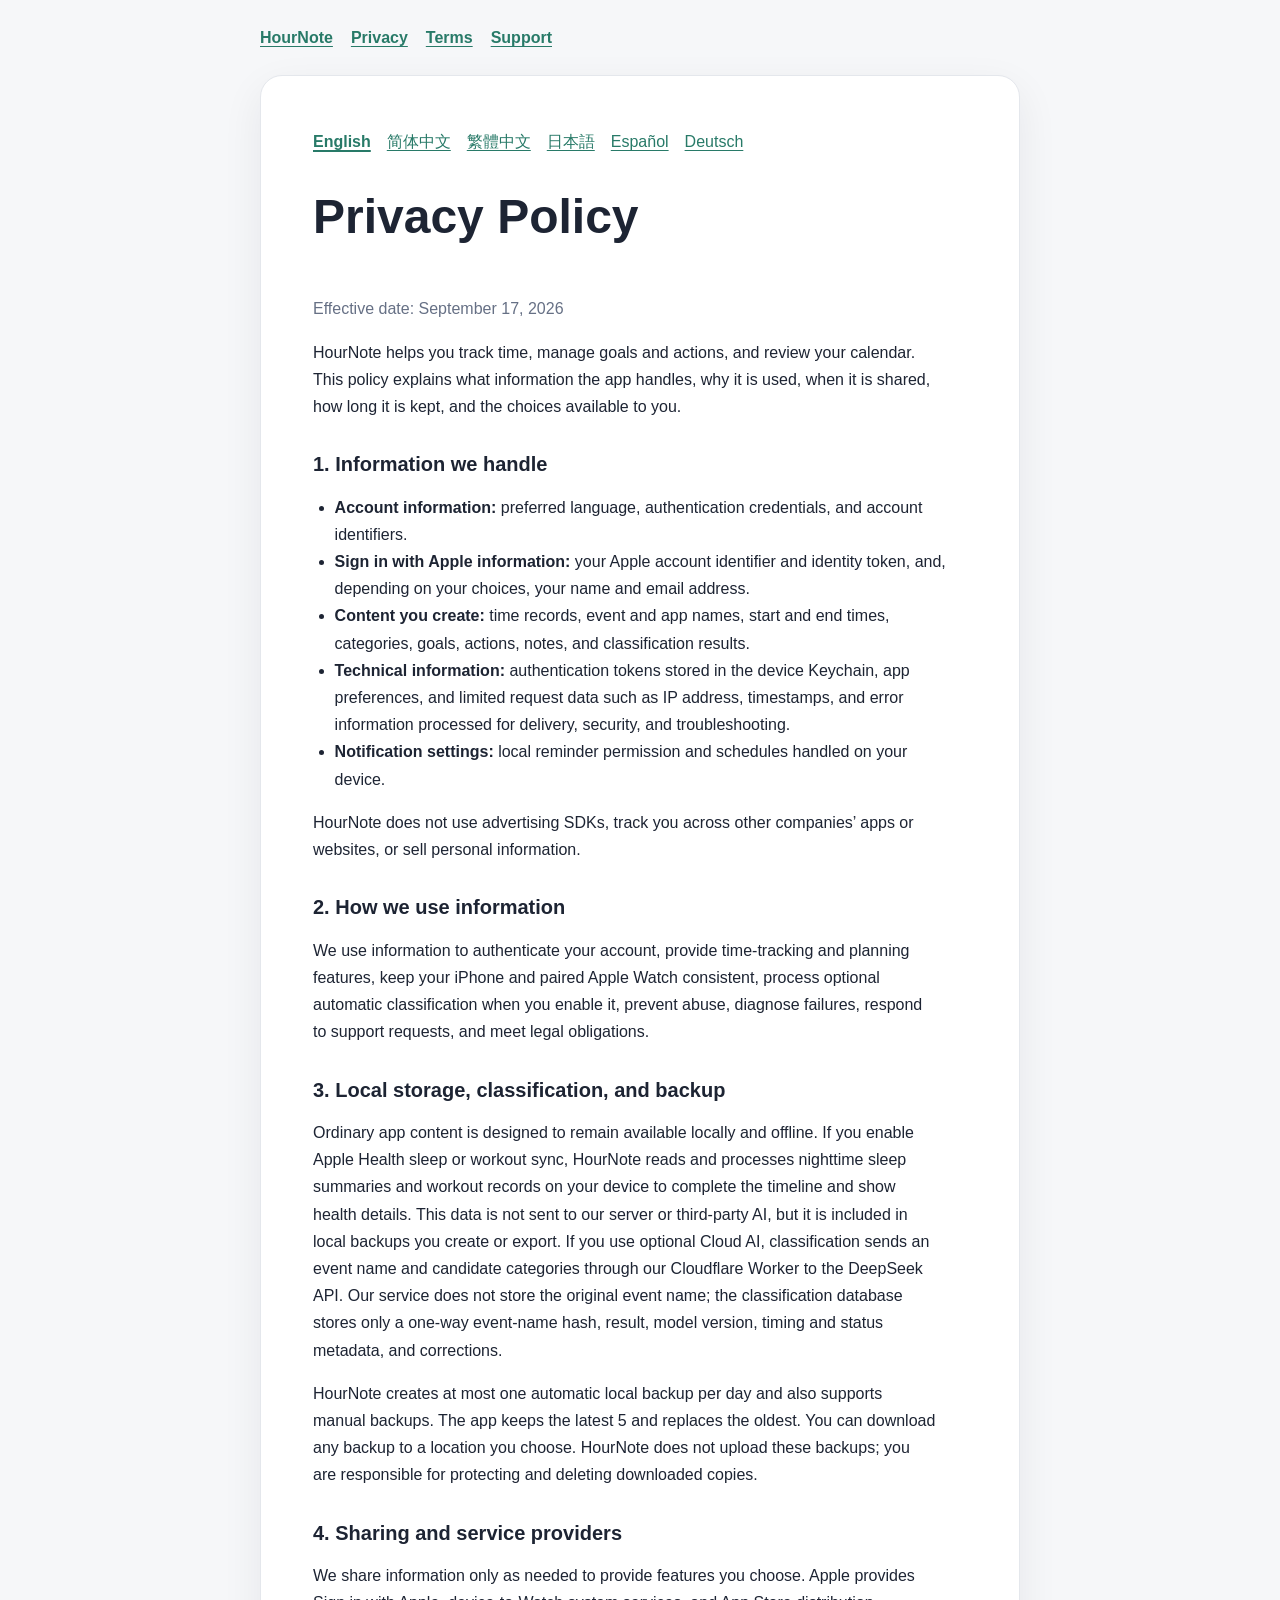
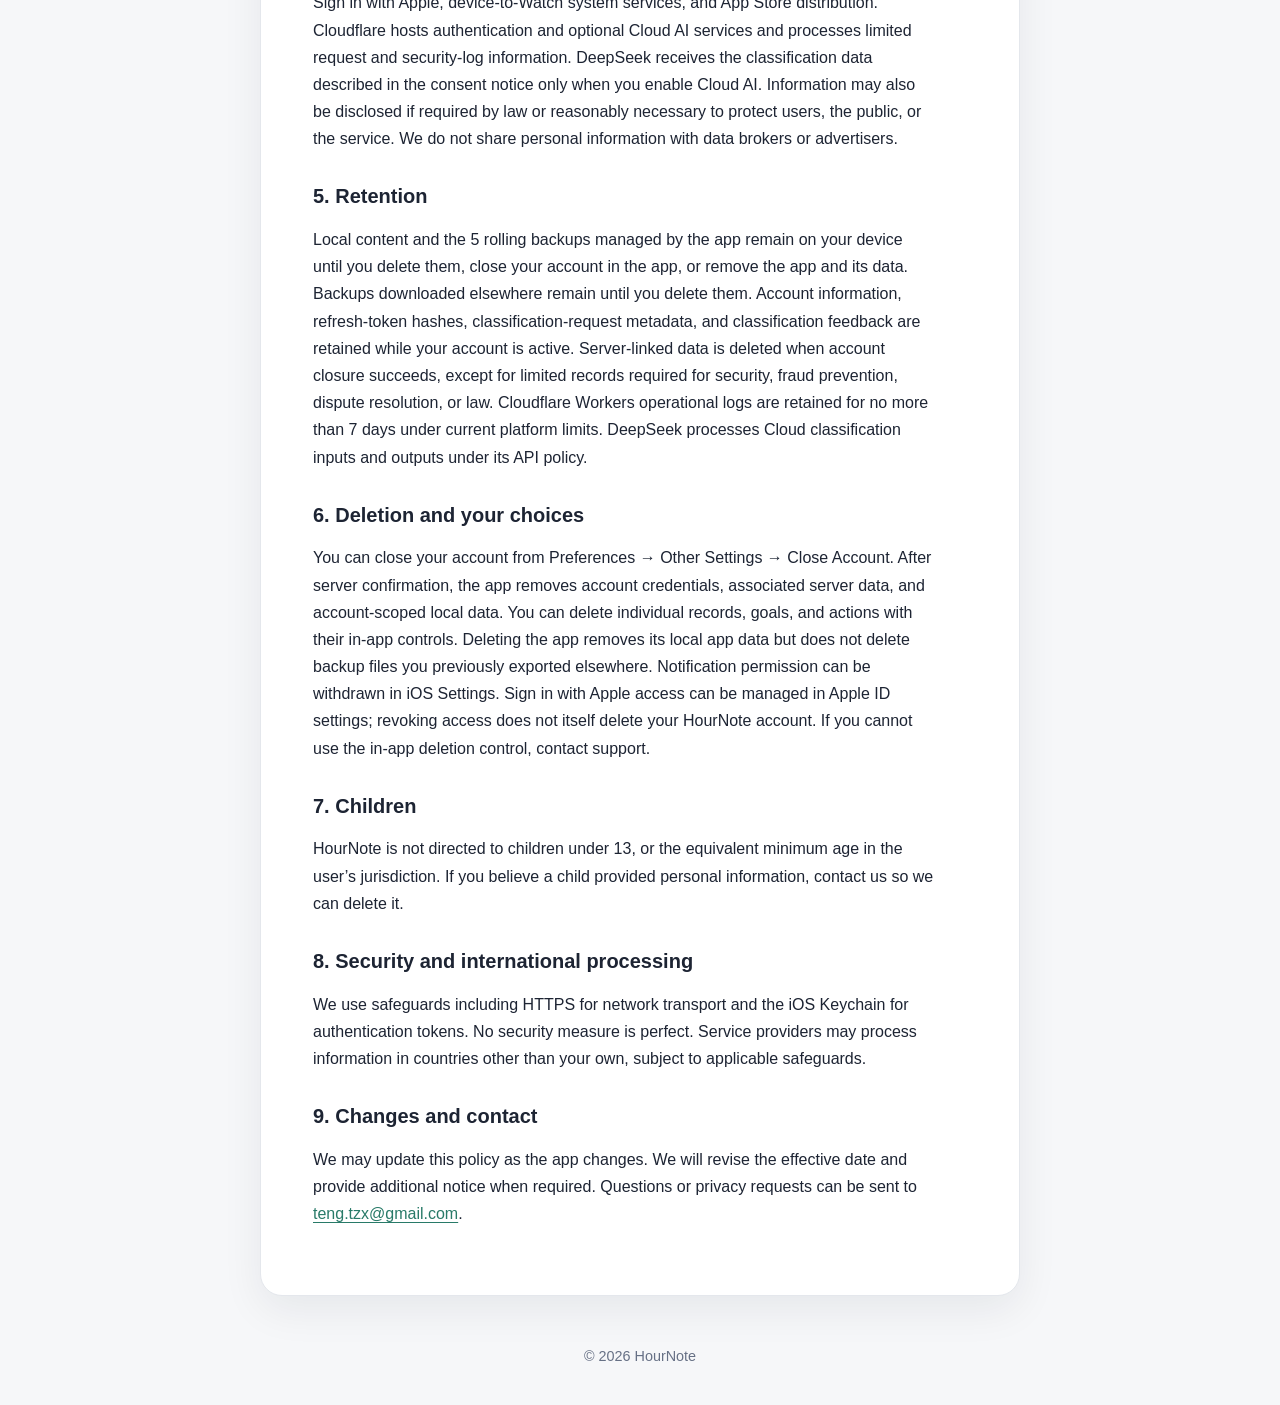
==== commit bcf76457: "fix: align published privacy policy with app disclosures" ====
--- a/site/privacy/index.html
+++ b/site/privacy/index.html
@@ -21,7 +21,7 @@
 
       <section lang="en" data-language-section="en">
         <h1>Privacy Policy</h1>
-        <p class="meta">Effective date: July 31, 2026</p>
+        <p class="meta">Effective date: September 17, 2026</p>
         <p>HourNote helps you track time, manage goals and actions, and review your calendar. This policy explains what information the app handles, why it is used, when it is shared, how long it is kept, and the choices available to you.</p>
         <h2>1. Information we handle</h2>
         <ul><li><strong>Account information:</strong> preferred language, authentication credentials, and account identifiers.</li><li><strong>Sign in with Apple information:</strong> your Apple account identifier and identity token, and, depending on your choices, your name and email address.</li><li><strong>Content you create:</strong> time records, event and app names, start and end times, categories, goals, actions, notes, and classification results.</li><li><strong>Technical information:</strong> authentication tokens stored in the device Keychain, app preferences, and limited request data such as IP address, timestamps, and error information processed for delivery, security, and troubleshooting.</li><li><strong>Notification settings:</strong> local reminder permission and schedules handled on your device.</li></ul>
@@ -29,12 +29,12 @@
         <h2>2. How we use information</h2>
         <p>We use information to authenticate your account, provide time-tracking and planning features, keep your iPhone and paired Apple Watch consistent, process optional automatic classification when you enable it, prevent abuse, diagnose failures, respond to support requests, and meet legal obligations.</p>
         <h2>3. Local storage, classification, and backup</h2>
-        <p>Ordinary app content is designed to remain available locally and offline. If you use optional automatic classification, the event name and the names and identifiers of candidate categories are sent through our Cloudflare Worker to the OpenAI API so a category can be suggested. Our database stores a one-way hash of the event name, the classification result, model version, timing and status metadata, and any correction you submit; it does not store the raw event name from that request.</p>
-        <p>If you create a local backup, HourNote exports an archive to a location you choose. HourNote does not upload that backup. You are responsible for protecting and deleting exported copies.</p>
+        <p>Ordinary app content is designed to remain available locally and offline. If you enable Apple Health sleep or workout sync, HourNote reads and processes nighttime sleep summaries and workout records on your device to complete the timeline and show health details. This data is not sent to our server or third-party AI, but it is included in local backups you create or export. If you use optional Cloud AI, classification sends an event name and candidate categories through our Cloudflare Worker to the DeepSeek API. Our service does not store the original event name; the classification database stores only a one-way event-name hash, result, model version, timing and status metadata, and corrections.</p>
+        <p>HourNote creates at most one automatic local backup per day and also supports manual backups. The app keeps the latest 5 and replaces the oldest. You can download any backup to a location you choose. HourNote does not upload these backups; you are responsible for protecting and deleting downloaded copies.</p>
         <h2>4. Sharing and service providers</h2>
-        <p>We share information only as needed to provide features you choose. Apple provides Sign in with Apple, device-to-Watch system services, and App Store distribution. Cloudflare hosts authentication and classification services and processes limited request and security-log information. OpenAI receives the event name and candidate-category catalog only when you use optional automatic classification. Information may also be disclosed if required by law or reasonably necessary to protect users, the public, or the service. We do not share personal information with data brokers or advertisers.</p>
+        <p>We share information only as needed to provide features you choose. Apple provides Sign in with Apple, device-to-Watch system services, and App Store distribution. Cloudflare hosts authentication and optional Cloud AI services and processes limited request and security-log information. DeepSeek receives the classification data described in the consent notice only when you enable Cloud AI. Information may also be disclosed if required by law or reasonably necessary to protect users, the public, or the service. We do not share personal information with data brokers or advertisers.</p>
         <h2>5. Retention</h2>
-        <p>Local content remains on your device until you delete it, close your account in the app, or remove the app and its data. Exported local backups remain wherever you saved them until you delete them. Account information, refresh-token hashes, classification-request metadata, and classification feedback are retained while your account is active and deleted when account closure succeeds, except for limited records required for security, fraud prevention, dispute resolution, or law. Cloudflare Workers operational logs are retained for no more than 7 days under current platform limits. Under OpenAI’s standard API retention, classification inputs and outputs may be retained for up to 30 days for abuse monitoring, unless law requires otherwise or a shorter approved retention setting is used.</p>
+        <p>Local content and the 5 rolling backups managed by the app remain on your device until you delete them, close your account in the app, or remove the app and its data. Backups downloaded elsewhere remain until you delete them. Account information, refresh-token hashes, classification-request metadata, and classification feedback are retained while your account is active. Server-linked data is deleted when account closure succeeds, except for limited records required for security, fraud prevention, dispute resolution, or law. Cloudflare Workers operational logs are retained for no more than 7 days under current platform limits. DeepSeek processes Cloud classification inputs and outputs under its API policy.</p>
         <h2>6. Deletion and your choices</h2>
         <p>You can close your account from Preferences → Other Settings → Close Account. After server confirmation, the app removes account credentials, associated server data, and account-scoped local data. You can delete individual records, goals, and actions with their in-app controls. Deleting the app removes its local app data but does not delete backup files you previously exported elsewhere. Notification permission can be withdrawn in iOS Settings. Sign in with Apple access can be managed in Apple ID settings; revoking access does not itself delete your HourNote account. If you cannot use the in-app deletion control, contact support.</p>
         <h2>7. Children</h2><p>HourNote is not directed to children under 13, or the equivalent minimum age in the user’s jurisdiction. If you believe a child provided personal information, contact us so we can delete it.</p>
@@ -43,15 +43,15 @@
       </section>
 
       <section lang="zh-Hans" data-language-section="zh-Hans">
-        <h1>隐私政策</h1><p class="meta">生效日期：2026 年 7 月 31 日</p>
+        <h1>隐私政策</h1><p class="meta">生效日期：2026 年 9 月 17 日</p>
         <p>HourNote 用于时间追踪、目标与行动管理和日历复盘。本政策说明 App 处理哪些信息、处理目的、第三方共享、保留期限以及你可以作出的选择。</p>
         <h2>1. 我们处理的信息</h2>
         <ul><li><strong>账户信息：</strong>首选语言、登录凭证与账户标识。</li><li><strong>Apple 登录信息：</strong>Apple 账户标识和身份令牌；Apple 也可能根据你的选择提供姓名和电子邮箱。</li><li><strong>你创建的内容：</strong>时间记录、事件和 App 名称、开始与结束时间、分类、目标、行动、备注与自动分类结果。</li><li><strong>技术信息：</strong>保存在设备钥匙串中的登录令牌、App 偏好，以及网络基础设施为传输、安全和排错处理的有限请求信息，例如 IP 地址、时间戳和错误信息。</li><li><strong>通知设置：</strong>本地提醒权限和在设备上处理的提醒计划。</li></ul>
         <p>HourNote 不使用广告 SDK，不跨其他公司的 App 或网站追踪你，也不出售个人信息。</p>
         <h2>2. 信息使用目的</h2><p>我们将信息用于账户认证、提供时间追踪和规划功能、保持 iPhone 与配对 Apple Watch 状态一致、在你启用时执行可选自动分类、防止滥用、排查故障、处理支持请求和履行法律义务。</p>
-        <h2>3. 本地存储、自动分类与备份</h2><p>普通 App 内容以本地和离线可用为设计原则。如果你使用可选的自动分类服务，事件名称及候选分类的名称和标识会通过我们的 Cloudflare Worker 发送给 OpenAI API，以生成分类建议。我们的数据库只保存事件名称的单向哈希、分类结果、模型版本、耗时与状态信息及你提交的纠正，不保存该请求中的原始事件名称。</p><p>如果你创建本地备份，HourNote 会将归档文件导出到你选择的位置，不会上传该备份。你应自行保护和删除已导出的副本。</p>
-        <h2>4. 第三方共享与服务商</h2><p>我们仅为提供你选择的功能而在必要范围内共享信息。Apple 提供 Apple 登录、设备与 Apple Watch 之间的系统服务及 App Store 分发。Cloudflare 托管认证与分类服务，并处理有限的请求和安全日志信息。OpenAI 仅在你使用可选自动分类时接收事件名称和候选分类目录。法律要求或为保护用户、公众或服务而合理必要时，信息也可能被披露。我们不会向数据经纪商或广告商共享个人信息。</p>
-        <h2>5. 保留期限</h2><p>本地内容会保留到你主动删除、在 App 内完成注销账户，或移除 App 及其数据。导出的本地备份会一直保留在你保存的位置，直到你自行删除。账户信息、刷新令牌哈希、分类请求元数据和分类纠正在账户有效期间保留；账户注销成功后删除，但出于安全、防欺诈、争议处理或法律要求必须保留的有限记录除外。按 Cloudflare 当前平台限制，Workers 运行日志最长保留 7 天。按 OpenAI 标准 API 保留规则，分类输入和输出可能为防止滥用保留最多 30 天；法律要求或获批的更短保留配置除外。</p>
+        <h2>3. 本地存储、自动分类与备份</h2><p>普通 App 内容以本地和离线可用为设计原则。如果你主动开启 Apple 健康睡眠或运动同步，HourNote 会在设备上读取和处理夜间睡眠摘要与运动记录，用于补全时间轴并显示健康详情；这些数据不会发送到服务器或第三方 AI，但会包含在你主动创建或导出的本地备份中。如果你使用可选的云端 AI，自动分类会发送事件名称及候选分类；数据会通过我们的 Cloudflare Worker 发送给 DeepSeek API。我们的服务不保存事件名称原文；自动分类数据库只保存事件名称的单向哈希、分类结果、模型版本、耗时与状态信息及你提交的纠正。</p><p>HourNote 每天最多自动创建一份本地备份，也支持手动备份；App 内保留最近 5 份并循环覆盖最旧的一份。你可以将任一备份下载到选择的位置。HourNote 不会上传这些备份，你应自行保护和删除下载的副本。</p>
+        <h2>4. 第三方共享与服务商</h2><p>我们仅为提供你选择的功能而在必要范围内共享信息。Apple 提供 Apple 登录、设备与 Apple Watch 之间的系统服务及 App Store 分发。Cloudflare 托管认证和可选云端 AI 服务，并处理有限的请求和安全日志信息。DeepSeek 仅在你启用云端 AI 时接收授权说明中的分类数据。法律要求或为保护用户、公众或服务而合理必要时，信息也可能被披露。我们不会向数据经纪商或广告商共享个人信息。</p>
+        <h2>5. 保留期限</h2><p>本地内容和 App 管理的 5 份循环备份会保留到你主动删除、在 App 内完成注销账户，或移除 App 及其数据。下载到其他位置的备份会一直保留到你自行删除。账户信息、刷新令牌哈希、分类请求元数据和分类纠正在账户有效期间保留。账户注销成功后会删除服务器关联数据，但出于安全、防欺诈、争议处理或法律要求必须保留的有限记录除外。按 Cloudflare 当前平台限制，Workers 运行日志最长保留 7 天。DeepSeek 会按其 API 政策处理云端分类输入和输出。</p>
         <h2>6. 删除与撤回授权</h2><p>你可以前往“偏好设置 → 其他设置 → 注销账户”注销账户。服务器确认后，App 会删除账户登录凭证、服务器关联数据和该账户的本地数据。你可以通过 App 内功能删除单项记录、目标和行动。删除 App 会移除 App 的本地数据，但不会删除你此前导出到其他位置的备份文件。通知权限可在 iOS 设置中撤回。Apple 登录授权可在 Apple ID 设置中管理；撤回授权不会自动删除 HourNote 账户。如果无法使用 App 内注销功能，请联系支持。</p>
         <h2>7. 儿童</h2><p>HourNote 不面向 13 岁以下儿童或用户所在地法律规定的同等最低年龄。如你认为儿童提供了个人信息，请联系我们删除。</p>
         <h2>8. 安全与跨境处理</h2><p>我们采用 HTTPS 传输、iOS 钥匙串保存登录令牌等保护措施，但任何措施都无法保证绝对安全。服务商可能在你所在国家或地区之外处理信息，并应遵守适用的保护要求。</p>
@@ -59,13 +59,13 @@
       </section>
 
       <section lang="zh-Hant" data-language-section="zh-Hant">
-        <h1>隱私政策</h1><p class="meta">生效日期：2026 年 7 月 31 日</p>
+        <h1>隱私政策</h1><p class="meta">生效日期：2026 年 9 月 17 日</p>
         <p>HourNote 用於時間追蹤、目標與行動管理和日曆回顧。本政策說明 App 處理哪些資訊、處理目的、第三方分享、保留期限以及你可以作出的選擇。</p>
         <h2>1. 我們處理的資訊</h2><ul><li><strong>帳戶資訊：</strong>偏好語言、登入憑證與帳戶識別碼。</li><li><strong>Apple 登入資訊：</strong>Apple 帳戶識別碼和身分權杖；Apple 也可能根據你的選擇提供姓名和電子郵件地址。</li><li><strong>你建立的內容：</strong>時間記錄、事件和 App 名稱、開始與結束時間、分類、目標、行動、備註與自動分類結果。</li><li><strong>技術資訊：</strong>儲存在裝置鑰匙圈中的登入權杖、App 偏好，以及為傳輸、安全和疑難排解處理的 IP 位址、時間戳記和錯誤資訊等有限請求資訊。</li><li><strong>通知設定：</strong>本機提醒權限和在裝置上處理的提醒排程。</li></ul><p>HourNote 不使用廣告 SDK，不會跨其他公司的 App 或網站追蹤你，也不出售個人資訊。</p>
         <h2>2. 資訊使用目的</h2><p>我們將資訊用於帳戶驗證、提供時間追蹤和規劃功能、保持 iPhone 與配對 Apple Watch 狀態一致、在你啟用時執行可選的自動分類、防止濫用、排查故障、處理支援請求和履行法律義務。</p>
-        <h2>3. 本機儲存、自動分類與備份</h2><p>一般 App 內容以本機和離線可用為設計原則。如果你使用可選的自動分類服務，事件名稱及候選分類的名稱和識別碼會透過我們的 Cloudflare Worker 傳送給 OpenAI API，以產生分類建議。我們的資料庫只儲存事件名稱的單向雜湊、分類結果、模型版本、耗時與狀態資訊及你提交的修正，不儲存該請求中的原始事件名稱。</p><p>如果你建立本機備份，HourNote 會將封存檔匯出到你選擇的位置，不會上傳該備份。你應自行保護和刪除已匯出的副本。</p>
-        <h2>4. 第三方分享與服務供應商</h2><p>我們僅為提供你選擇的功能而在必要範圍內分享資訊。Apple 提供 Apple 登入、裝置與 Apple Watch 之間的系統服務及 App Store 發行。Cloudflare 託管驗證與分類服務，並處理有限的請求和安全記錄資訊。OpenAI 僅在你使用可選自動分類時接收事件名稱和候選分類目錄。法律要求或為保護使用者、公眾或服務而合理必要時，資訊也可能被披露。我們不會向資料經紀商或廣告商分享個人資訊。</p>
-        <h2>5. 保留期限</h2><p>本機內容會保留到你主動刪除、在 App 內完成註銷帳戶，或移除 App 及其資料。匯出的本機備份會一直保留在你儲存的位置，直到你自行刪除。帳戶資訊、重新整理權杖雜湊、分類請求中繼資料和分類修正在帳戶有效期間保留；帳戶註銷成功後刪除，但出於安全、防詐騙、爭議處理或法律要求必須保留的有限記錄除外。依 Cloudflare 目前平台限制，Workers 執行記錄最長保留 7 天。依 OpenAI 標準 API 保留規則，分類輸入和輸出可能為防止濫用保留最多 30 天；法律要求或獲准的更短保留設定除外。</p>
+        <h2>3. 本機儲存、自動分類與備份</h2><p>一般 App 內容以本機和離線可用為設計原則。若你主動開啟 Apple 健康睡眠或運動同步，HourNote 會在裝置上讀取和處理夜間睡眠摘要與運動記錄，以補全時間軸並顯示健康詳情；這些資料不會傳送到伺服器或第三方 AI，但會包含在你主動建立或匯出的本機備份中。可選雲端 AI 的自動分類會將事件名稱及候選分類透過 Cloudflare Worker 傳送給 DeepSeek API。HourNote 不儲存事件名稱原文；自動分類資料庫只儲存事件名稱的單向雜湊、分類結果、模型版本、耗時與狀態資訊及你提交的修正。</p><p>HourNote 每天最多自動建立一份本機備份，也支援手動備份；App 內保留最近 5 份並循環覆蓋最舊的一份。你可以將任一備份下載到選擇的位置。HourNote 不會上傳這些備份，你應自行保護和刪除下載的副本。</p>
+        <h2>4. 第三方分享與服務供應商</h2><p>我們僅為提供你選擇的功能而在必要範圍內分享資訊。Apple 提供 Apple 登入、裝置與 Apple Watch 之間的系統服務及 App Store 發行。Cloudflare 託管驗證和可選雲端 AI 服務，並處理有限的請求和安全記錄資訊。DeepSeek 僅在你啟用雲端 AI 時接收授權說明中的分類資料。法律要求或為保護使用者、公眾或服務而合理必要時，資訊也可能被披露。我們不會向資料經紀商或廣告商分享個人資訊。</p>
+        <h2>5. 保留期限</h2><p>本機內容和 App 管理的 5 份循環備份會保留到你主動刪除、在 App 內完成註銷帳戶，或移除 App 及其資料。下載到其他位置的備份會一直保留到你自行刪除。帳戶資訊、重新整理權杖雜湊、分類請求中繼資料和分類修正在帳戶有效期間保留。帳戶註銷成功後會刪除伺服器關聯資料，但依法需保留的有限記錄除外。Cloudflare Workers 執行記錄最長保留 7 天。DeepSeek 會依其 API 政策處理雲端分類輸入和輸出。</p>
         <h2>6. 刪除與撤回授權</h2><p>你可以前往「偏好設定 → 其他設定 → 註銷帳戶」註銷帳戶。伺服器確認後，App 會刪除帳戶登入憑證、伺服器關聯資料和該帳戶的本機資料。你可以透過 App 內功能刪除單項記錄、目標和行動。刪除 App 會移除 App 的本機資料，但不會刪除你此前匯出到其他位置的備份檔案。通知權限可在 iOS 設定中撤回。Apple 登入授權可在 Apple ID 設定中管理；撤回授權不會自動刪除 HourNote 帳戶。如果無法使用 App 內註銷功能，請聯絡支援。</p>
         <h2>7. 兒童</h2><p>HourNote 不以 13 歲以下兒童或使用者所在地法律規定的同等最低年齡為對象。如你認為兒童提供了個人資訊，請聯絡我們刪除。</p>
         <h2>8. 安全與跨境處理</h2><p>我們採用 HTTPS 傳輸、iOS 鑰匙圈儲存登入權杖等保護措施，但任何措施都無法保證絕對安全。服務供應商可能在你所在國家或地區之外處理資訊，並應遵守適用的保護要求。</p>
@@ -73,13 +73,13 @@
       </section>
 
       <section lang="ja" data-language-section="ja">
-        <h1>プライバシーポリシー</h1><p class="meta">発効日：2026年7月31日</p>
+        <h1>プライバシーポリシー</h1><p class="meta">発効日：2026年9月17日</p>
         <p>HourNoteは、時間の記録、目標とアクションの管理、カレンダーの振り返りを支援します。本ポリシーでは、アプリが取り扱う情報、その利用目的、共有、保存期間、および利用者が選択できる事項について説明します。</p>
         <h2>1. 取り扱う情報</h2><ul><li><strong>アカウント情報：</strong>優先言語、認証情報、アカウント識別子。</li><li><strong>Appleでサインインの情報：</strong>Appleアカウント識別子とIDトークン。選択内容に応じて、氏名とメールアドレスがAppleから提供される場合があります。</li><li><strong>作成したコンテンツ：</strong>時間記録、イベント名とアプリ名、開始・終了時刻、カテゴリ、目標、アクション、メモ、分類結果。</li><li><strong>技術情報：</strong>デバイスのキーチェーンに保存される認証トークン、アプリ設定、および配信、セキュリティ、トラブルシューティングのために処理されるIPアドレス、タイムスタンプ、エラー情報などの限定的なリクエストデータ。</li><li><strong>通知設定：</strong>ローカル通知の権限とデバイス上で処理されるスケジュール。</li></ul><p>HourNoteは広告SDKを使用せず、他社のアプリやウェブサイトをまたいだ追跡を行わず、個人情報を販売しません。</p>
         <h2>2. 情報の利用目的</h2><p>アカウント認証、時間記録と計画機能の提供、iPhoneとペアリングされたApple Watchの状態の整合、利用者が有効にした任意の自動分類、不正利用の防止、障害の診断、サポート対応、法的義務の履行に情報を利用します。</p>
-        <h2>3. ローカル保存、自動分類、バックアップ</h2><p>通常のアプリコンテンツは、ローカルかつオフラインで利用できるよう設計されています。任意の自動分類を利用すると、カテゴリ候補を提案するため、イベント名と候補カテゴリの名称・識別子が当社のCloudflare Workerを経由してOpenAI APIに送信されます。当社のデータベースには、イベント名の一方向ハッシュ、分類結果、モデルバージョン、処理時間と状態のメタデータ、および送信された修正が保存されますが、そのリクエストの元のイベント名は保存されません。</p><p>ローカルバックアップを作成すると、HourNoteは利用者が選択した場所にアーカイブを書き出します。HourNoteがそのバックアップをアップロードすることはありません。書き出したコピーの保護と削除は利用者の責任です。</p>
-        <h2>4. 共有とサービス提供者</h2><p>利用者が選択した機能の提供に必要な範囲でのみ情報を共有します。Appleは、Appleでサインイン、デバイスとApple Watch間のシステムサービス、App Storeでの配信を提供します。Cloudflareは認証・分類サービスをホストし、限定的なリクエスト情報とセキュリティログを処理します。OpenAIがイベント名と候補カテゴリ一覧を受け取るのは、任意の自動分類を利用した場合のみです。また、法令により求められる場合、または利用者、公衆、サービスを保護するために合理的に必要な場合、情報を開示することがあります。データブローカーや広告主に個人情報を共有しません。</p>
-        <h2>5. 保存期間</h2><p>ローカルコンテンツは、利用者が削除するか、アプリでアカウントを閉鎖するか、アプリとそのデータを削除するまでデバイスに残ります。書き出したローカルバックアップは、利用者が削除するまで保存先に残ります。アカウント情報、更新トークンのハッシュ、分類リクエストのメタデータ、分類フィードバックはアカウントが有効な間保持され、アカウント閉鎖の完了後に削除されます。ただし、セキュリティ、不正防止、紛争解決、法令のために必要な限定的な記録を除きます。Cloudflare Workersの運用ログは最長7日間保持されます。OpenAIの標準API保持方針では、分類の入力と出力が不正利用監視のため最長30日間保持される場合があります。</p>
+        <h2>3. ローカル保存、自動分類、バックアップ</h2><p>通常のアプリコンテンツはローカルかつオフラインで利用できます。Appleヘルスケアの睡眠またはワークアウト同期を有効にすると、HourNoteは端末上で夜間睡眠の概要とワークアウト記録を読み取り、タイムラインを補完して健康情報を表示します。このデータはサーバーや外部AIには送信されませんが、作成または書き出したローカルバックアップには含まれます。任意のクラウドAIでは、分類のためイベント名と候補カテゴリをCloudflare Worker経由でDeepSeek APIへ送信します。HourNoteは元のイベント名を保存せず、分類ではイベント名の一方向ハッシュ、結果、モデル、状態、処理時間、修正のみを保存します。</p><p>HourNote は1日最大1件のローカルバックアップを自動作成し、手動バックアップにも対応します。アプリは最新の5件を保持し、最も古いものを置き換えます。任意のバックアップを選択した場所へダウンロードできます。HourNote がこれらをアップロードすることはなく、ダウンロードしたコピーの保護と削除は利用者の責任です。</p>
+        <h2>4. 共有とサービス提供者</h2><p>利用者が選択した機能の提供に必要な範囲でのみ情報を共有します。AppleはAppleでサインイン、デバイスとApple Watch間のシステムサービス、App Store配信を提供します。Cloudflareは認証と任意のクラウドAIサービスをホストします。DeepSeekは、クラウドAIを有効にした場合のみ、同意画面に記載した分類データを受け取ります。法令上または保護のため合理的に必要な場合を除き、データブローカーや広告主へ個人情報を共有しません。</p>
+        <h2>5. 保存期間</h2><p>ローカルコンテンツとアプリ管理の5件のバックアップは、削除、アカウント閉鎖、またはアプリ削除までデバイスに残ります。アカウント情報、更新トークンのハッシュ、分類メタデータとフィードバックはアカウントが有効な間保持されます。Cloudflare Workersの運用ログは最長7日間です。DeepSeekはAPIポリシーに従ってクラウド分類の入力と出力を処理します。</p>
         <h2>6. 削除と選択肢</h2><p>「設定 → その他の設定 → アカウントを閉じる」からアカウントを閉鎖できます。サーバーの確認後、アプリは認証情報、関連するサーバーデータ、アカウントに紐づくローカルデータを削除します。個別の記録、目標、アクションはアプリ内で削除できます。アプリを削除しても、別の場所に書き出したバックアップファイルは削除されません。通知権限はiOS設定で取り消せます。AppleでサインインはApple ID設定で管理できますが、アクセスを取り消してもHourNoteアカウント自体は削除されません。アプリ内の削除操作を利用できない場合は、サポートにご連絡ください。</p>
         <h2>7. 子ども</h2><p>HourNoteは13歳未満、または利用者の法域で定められた同等の最低年齢未満の子どもを対象としていません。子どもが個人情報を提供したと思われる場合は、削除のため当社にご連絡ください。</p>
         <h2>8. セキュリティと国際的な処理</h2><p>ネットワーク通信のHTTPSや認証トークンを保存するiOSキーチェーンなどの保護措置を用いています。完全なセキュリティ対策はありません。サービス提供者は、適用される保護措置のもと、利用者の国以外で情報を処理する場合があります。</p>
@@ -87,13 +87,13 @@
       </section>
 
       <section lang="es" data-language-section="es">
-        <h1>Política de privacidad</h1><p class="meta">Fecha de entrada en vigor: 31 de julio de 2026</p>
+        <h1>Política de privacidad</h1><p class="meta">Fecha de entrada en vigor: 17 de septiembre de 2026</p>
         <p>HourNote te ayuda a registrar el tiempo, gestionar objetivos y acciones, y revisar tu calendario. Esta política explica qué información maneja la aplicación, por qué se utiliza, cuándo se comparte, durante cuánto tiempo se conserva y qué opciones tienes.</p>
         <h2>1. Información que tratamos</h2><ul><li><strong>Información de la cuenta:</strong> idioma preferido, credenciales de autenticación e identificadores de cuenta.</li><li><strong>Información de Iniciar sesión con Apple:</strong> el identificador de tu cuenta de Apple y el token de identidad; según tus elecciones, Apple también puede proporcionar tu nombre y correo electrónico.</li><li><strong>Contenido que creas:</strong> registros de tiempo, nombres de eventos y aplicaciones, horas de inicio y finalización, categorías, objetivos, acciones, notas y resultados de clasificación.</li><li><strong>Información técnica:</strong> tokens guardados en el llavero del dispositivo, preferencias y datos limitados como dirección IP, marcas de tiempo e información de errores.</li><li><strong>Ajustes de notificaciones:</strong> permisos y programación de recordatorios locales en tu dispositivo.</li></ul><p>HourNote no utiliza SDK publicitarios, no te rastrea entre aplicaciones o sitios web de otras empresas y no vende información personal.</p>
         <h2>2. Cómo utilizamos la información</h2><p>Utilizamos la información para autenticar tu cuenta, ofrecer funciones de registro y planificación del tiempo, mantener sincronizados tu iPhone y el Apple Watch enlazado, procesar la clasificación automática opcional cuando la activas, evitar abusos, diagnosticar fallos, responder a solicitudes de soporte y cumplir obligaciones legales.</p>
-        <h2>3. Almacenamiento local, clasificación y copias de seguridad</h2><p>El contenido habitual está diseñado para seguir disponible localmente y sin conexión. Si utilizas la clasificación automática opcional, el nombre del evento y los nombres e identificadores de las categorías candidatas se envían a la API de OpenAI a través de nuestro Cloudflare Worker. Nuestra base de datos guarda un hash unidireccional del nombre, el resultado, la versión del modelo, metadatos de tiempo y estado y cualquier corrección; no guarda el nombre original del evento.</p><p>Si creas una copia de seguridad local, HourNote exporta un archivo a la ubicación que elijas y no lo sube. Eres responsable de proteger y eliminar las copias exportadas.</p>
-        <h2>4. Cesiones y proveedores de servicios</h2><p>Solo compartimos información cuando es necesario para ofrecer las funciones que eliges. Apple proporciona Iniciar sesión con Apple, los servicios del sistema entre el dispositivo y Apple Watch, y App Store. Cloudflare aloja los servicios de autenticación y clasificación. OpenAI recibe el nombre del evento y el catálogo de categorías únicamente cuando utilizas la clasificación automática opcional. La información también puede comunicarse si la ley lo exige o para proteger a los usuarios, al público o al servicio. No compartimos información personal con intermediarios de datos ni anunciantes.</p>
-        <h2>5. Conservación</h2><p>El contenido local permanece en tu dispositivo hasta que lo eliminas, cierras tu cuenta o borras la aplicación y sus datos. Las copias locales exportadas permanecen donde las guardaste hasta que las elimines. La información de cuenta y clasificación se elimina al completarse el cierre, salvo registros limitados necesarios por seguridad, prevención del fraude, disputas o ley. Los registros de Cloudflare Workers se conservan como máximo 7 días. Las entradas y salidas de OpenAI pueden conservarse hasta 30 días para supervisar abusos, salvo excepciones aplicables.</p>
+        <h2>3. Almacenamiento local, clasificación y copias de seguridad</h2><p>El contenido habitual sigue disponible localmente y sin conexión. Si activas la sincronización de sueño o entrenamientos de Apple Salud, HourNote lee y procesa en el dispositivo resúmenes del sueño nocturno y registros de entrenamiento para completar la cronología y mostrar información de salud. Estos datos no se envían al servidor ni a una IA externa, pero se incluyen en las copias locales que crees o exportes. La IA en la nube opcional envía el nombre del evento y categorías candidatas a la API de DeepSeek mediante nuestro Cloudflare Worker para clasificarlos. HourNote no guarda el nombre original del evento; para la clasificación solo conserva su hash unidireccional, el resultado, el modelo, el estado, la duración y las correcciones.</p><p>HourNote crea como máximo una copia local automática al día y también permite copias manuales. La aplicación conserva las 5 más recientes y reemplaza la más antigua. Puedes descargar cualquier copia en la ubicación que elijas. HourNote no sube estas copias; eres responsable de proteger y eliminar las que descargues.</p>
+        <h2>4. Cesiones y proveedores de servicios</h2><p>Solo compartimos información cuando es necesario para ofrecer las funciones que eliges. Apple proporciona Iniciar sesión con Apple, servicios del sistema y distribución mediante App Store. Cloudflare aloja la autenticación y la IA en la nube opcional. DeepSeek solo recibe los datos de clasificación descritos en el consentimiento cuando activas la IA en la nube. También podemos comunicar información si la ley lo exige o para proteger a usuarios y al servicio. No la compartimos con intermediarios de datos ni anunciantes.</p>
+        <h2>5. Conservación</h2><p>El contenido local y las 5 copias rotativas permanecen en tu dispositivo hasta que los eliminas, cierras la cuenta o borras la aplicación. La información de cuenta, hashes de tokens y metadatos y correcciones de clasificación se conservan mientras la cuenta está activa. Los registros de Cloudflare Workers se conservan como máximo 7 días. DeepSeek procesa las entradas y salidas de la clasificación en la nube según su política de API.</p>
         <h2>6. Eliminación y tus opciones</h2><p>Puedes cerrar tu cuenta en Preferencias → Otros ajustes → Cerrar cuenta. Tras la confirmación del servidor, la aplicación elimina las credenciales, los datos asociados del servidor y los datos locales vinculados. Puedes eliminar registros, objetivos y acciones individualmente. Borrar la aplicación no elimina copias exportadas a otro lugar. Puedes retirar las notificaciones en los Ajustes de iOS y gestionar Iniciar sesión con Apple en el Apple ID; revocar el acceso no elimina por sí solo tu cuenta de HourNote. Si no puedes usar la eliminación desde la aplicación, contacta con soporte.</p>
         <h2>7. Menores</h2><p>HourNote no está dirigido a menores de 13 años ni a personas por debajo de la edad mínima equivalente de su jurisdicción. Si crees que un menor ha proporcionado información personal, contáctanos para eliminarla.</p>
         <h2>8. Seguridad y tratamiento internacional</h2><p>Aplicamos medidas como HTTPS y el llavero de iOS. Ninguna medida de seguridad es perfecta. Los proveedores pueden tratar información en países distintos al tuyo con las garantías aplicables.</p>
@@ -101,13 +101,13 @@
       </section>
 
       <section lang="de" data-language-section="de">
-        <h1>Datenschutzrichtlinie</h1><p class="meta">Gültig ab: 31. Juli 2026</p>
+        <h1>Datenschutzrichtlinie</h1><p class="meta">Gültig ab: 17. September 2026</p>
         <p>HourNote hilft Ihnen, Zeit zu erfassen, Ziele und Aktionen zu verwalten und Ihren Kalender auszuwerten. Diese Richtlinie erklärt, welche Informationen die App verarbeitet, warum sie verwendet werden, wann sie weitergegeben werden, wie lange sie gespeichert bleiben und welche Wahlmöglichkeiten Sie haben.</p>
         <h2>1. Verarbeitete Informationen</h2><ul><li><strong>Kontoinformationen:</strong> bevorzugte Sprache, Anmeldedaten und Kontokennungen.</li><li><strong>„Mit Apple anmelden“:</strong> Apple-Kontokennung, Identitätstoken sowie abhängig von Ihrer Auswahl Name und E-Mail-Adresse.</li><li><strong>Erstellte Inhalte:</strong> Zeiteinträge, Ereignis- und App-Namen, Zeiten, Kategorien, Ziele, Aktionen, Notizen und Klassifizierungsergebnisse.</li><li><strong>Technische Informationen:</strong> Token im Geräteschlüsselbund, App-Einstellungen sowie begrenzte Daten wie IP-Adresse, Zeitstempel und Fehlerinformationen.</li><li><strong>Benachrichtigungen:</strong> Berechtigung und Zeitplanung lokaler Erinnerungen auf Ihrem Gerät.</li></ul><p>HourNote verwendet keine Werbe-SDKs, verfolgt Sie nicht über Apps oder Websites anderer Unternehmen hinweg und verkauft keine personenbezogenen Daten.</p>
         <h2>2. Verwendung der Informationen</h2><p>Wir verwenden Informationen für Kontenauthentifizierung, Zeiterfassung und Planung, den Abgleich zwischen iPhone und Apple Watch, die von Ihnen aktivierte optionale Klassifizierung, Missbrauchsprävention, Fehlerdiagnose, Support und gesetzliche Pflichten.</p>
-        <h2>3. Lokale Speicherung, Klassifizierung und Sicherung</h2><p>Gewöhnliche Inhalte bleiben lokal und offline verfügbar. Bei optionaler automatischer Klassifizierung werden Ereignisname sowie Namen und Kennungen möglicher Kategorien über unseren Cloudflare Worker an die OpenAI API gesendet. Unsere Datenbank speichert einen Einweg-Hash, Ergebnis, Modellversion, Zeit- und Statusmetadaten sowie Korrekturen, jedoch nicht den ursprünglichen Ereignisnamen.</p><p>Wenn Sie eine lokale Sicherung erstellen, exportiert HourNote ein Archiv an einen von Ihnen gewählten Ort und lädt es nicht hoch. Sie sind für Schutz und Löschung exportierter Kopien verantwortlich.</p>
-        <h2>4. Weitergabe und Dienstleister</h2><p>Wir geben Informationen nur für gewählte Funktionen weiter. Apple stellt „Mit Apple anmelden“, Systemdienste zwischen Gerät und Apple Watch sowie den App Store bereit. Cloudflare hostet Authentifizierungs- und Klassifizierungsdienste. OpenAI erhält Ereignisname und mögliche Kategorien nur bei optionaler Klassifizierung. Eine Offenlegung kann außerdem gesetzlich vorgeschrieben oder zum Schutz von Nutzern, Öffentlichkeit oder Dienst erforderlich sein. Wir geben keine personenbezogenen Daten an Datenhändler oder Werbetreibende weiter.</p>
-        <h2>5. Speicherdauer</h2><p>Lokale Inhalte bleiben bis zur Löschung, Kontoschließung oder Entfernung der App auf Ihrem Gerät. Exportierte Sicherungen bleiben bis zu Ihrer Löschung am Speicherort. Konto- und Klassifizierungsdaten werden nach erfolgreicher Kontoschließung gelöscht, ausgenommen begrenzte Daten für Sicherheit, Betrugsprävention, Streitbeilegung oder Recht. Cloudflare-Workers-Protokolle werden höchstens 7 Tage gespeichert. OpenAI-Ein- und -Ausgaben können zur Missbrauchskontrolle bis zu 30 Tage gespeichert werden, sofern keine Ausnahme gilt.</p>
+        <h2>3. Lokale Speicherung, Klassifizierung und Sicherung</h2><p>Gewöhnliche App-Inhalte bleiben lokal und offline verfügbar. Wenn Sie die Apple-Health-Synchronisierung für Schlaf oder Trainings aktivieren, liest und verarbeitet HourNote Zusammenfassungen des Nachtschlafs und Trainingsaufzeichnungen auf dem Gerät, um die Zeitleiste zu ergänzen und Gesundheitsdetails anzuzeigen. Diese Daten werden weder an den Server noch an externe KI gesendet, sind aber in lokal erstellten oder exportierten Sicherungen enthalten. Die optionale Cloud-KI sendet zur Klassifizierung den Ereignisnamen und mögliche Kategorien über Cloudflare an die DeepSeek-API. HourNote speichert den ursprünglichen Ereignisnamen nicht; für Klassifizierungen bleiben nur sein Einweg-Hash, Ergebnis, Modell, Status, Dauer und Korrekturen gespeichert.</p><p>HourNote erstellt höchstens eine automatische lokale Sicherung pro Tag und unterstützt auch manuelle Sicherungen. Die App behält die letzten 5 und ersetzt die älteste. Sie können jede Sicherung an einen gewählten Ort herunterladen. HourNote lädt diese Sicherungen nicht hoch; Sie sind für Schutz und Löschung heruntergeladener Kopien verantwortlich.</p>
+        <h2>4. Weitergabe und Dienstleister</h2><p>Wir geben Informationen nur weiter, soweit dies für gewählte Funktionen nötig ist. Apple stellt Anmeldung, Systemdienste und App-Store-Vertrieb bereit. Cloudflare hostet Authentifizierung und optionale Cloud-KI. DeepSeek erhält die in der Einwilligung beschriebenen Klassifizierungsdaten nur bei aktivierter Cloud-KI. Weitere Offenlegung erfolgt nur bei gesetzlicher Pflicht oder notwendigem Schutz. Wir geben keine Daten an Datenhändler oder Werbetreibende weiter.</p>
+        <h2>5. Speicherdauer</h2><p>Lokale Inhalte und 5 rotierende Sicherungen bleiben bis zur Löschung, Kontoschließung oder App-Entfernung auf Ihrem Gerät. Kontoinformationen, Token-Hashes sowie Klassifizierungsmetadaten und -korrekturen werden während der Kontolaufzeit gespeichert. Cloudflare-Workers-Protokolle werden höchstens 7 Tage gespeichert. DeepSeek verarbeitet Ein- und Ausgaben der Cloud-Klassifizierung gemäß seiner API-Richtlinie.</p>
         <h2>6. Löschung und Wahlmöglichkeiten</h2><p>Sie können Ihr Konto unter Einstellungen → Weitere Einstellungen → Konto schließen schließen. Nach Serverbestätigung entfernt die App Anmeldedaten, Serverdaten und kontobezogene lokale Daten. Einträge, Ziele und Aktionen lassen sich einzeln löschen. Das Entfernen der App löscht keine zuvor exportierten Sicherungen. Benachrichtigungen können in iOS widerrufen und „Mit Apple anmelden“ in den Apple-ID-Einstellungen verwaltet werden; der Widerruf löscht das HourNote-Konto nicht. Falls die App-Löschung nicht möglich ist, wenden Sie sich an den Support.</p>
         <h2>7. Kinder</h2><p>HourNote richtet sich nicht an Kinder unter 13 Jahren oder unter dem entsprechenden Mindestalter ihres Rechtsraums. Wenn ein Kind personenbezogene Daten bereitgestellt hat, kontaktieren Sie uns zur Löschung.</p>
         <h2>8. Sicherheit und internationale Verarbeitung</h2><p>Wir verwenden HTTPS und den iOS-Schlüsselbund. Keine Sicherheitsmaßnahme ist vollkommen. Dienstleister können Informationen unter geltenden Schutzmaßnahmen in anderen Ländern verarbeiten.</p>
--- a/site/assets/site.css
+++ b/site/assets/site.css
@@ -92,3 +92,98 @@
   padding-bottom: 36px;
   text-align: center;
 }
+
+.guide-main {
+  width: min(1040px, calc(100% - 32px));
+}
+
+.guide-article {
+  padding-inline: clamp(20px, 5vw, 64px);
+}
+
+.guide-kicker {
+  margin-bottom: .4rem;
+  color: var(--accent);
+  font-size: .82rem;
+  font-weight: 750;
+  letter-spacing: .08em;
+  text-transform: uppercase;
+}
+
+.guide-lede {
+  margin: -.5rem 0 1.6rem;
+  color: var(--muted);
+  font-size: 1.1rem;
+}
+
+.guide-steps {
+  padding-left: 1.5rem;
+}
+
+.guide-steps > li {
+  margin-block: 1.15rem 1.8rem;
+  padding-left: .35rem;
+}
+
+.guide-steps > li > strong,
+.guide-steps > li > span {
+  display: block;
+}
+
+.guide-steps > li > span {
+  margin-top: .2rem;
+}
+
+.checklist li::marker {
+  color: var(--accent);
+  content: "✓  ";
+  font-weight: 700;
+}
+
+figure {
+  margin: 1.1rem 0 0;
+  padding: 16px;
+  border: 1px solid var(--border);
+  border-radius: 18px;
+  background: var(--background);
+}
+
+.guide-steps img {
+  display: block;
+  width: min(100%, 360px);
+  height: auto;
+  margin-inline: auto;
+  border: 1px solid var(--border);
+  border-radius: 24px;
+  box-shadow: 0 12px 34px rgb(16 24 40 / 12%);
+}
+
+figcaption {
+  margin-top: .8rem;
+  color: var(--muted);
+  font-size: .9rem;
+  text-align: center;
+}
+
+.privacy-note {
+  margin-top: 2rem;
+  padding: 14px 18px;
+  border: 1px solid var(--border);
+  border-radius: 12px;
+  color: var(--muted);
+  font-size: .92rem;
+}
+
+@media (max-width: 520px) {
+  .guide-main {
+    width: min(100% - 20px, 1040px);
+  }
+
+  .guide-article {
+    padding-inline: 18px;
+  }
+
+  figure {
+    padding: 10px;
+  }
+}
